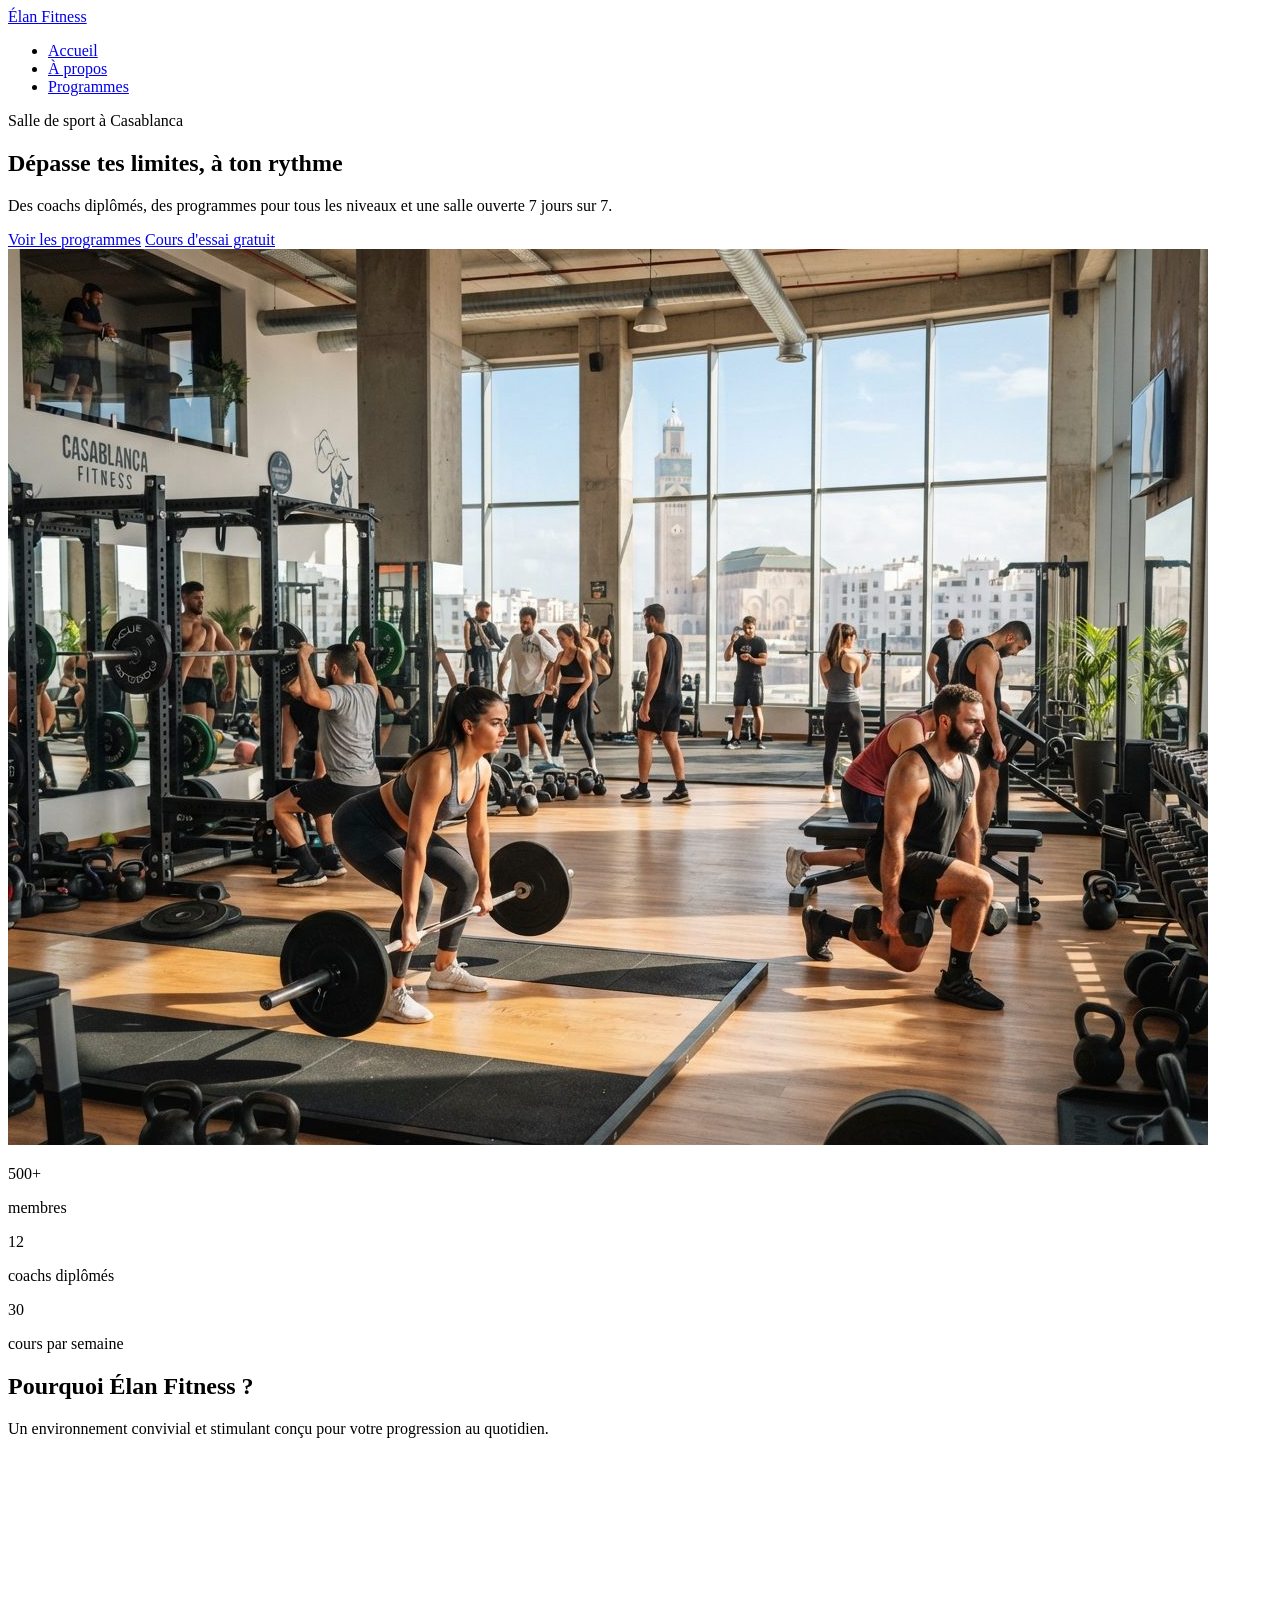
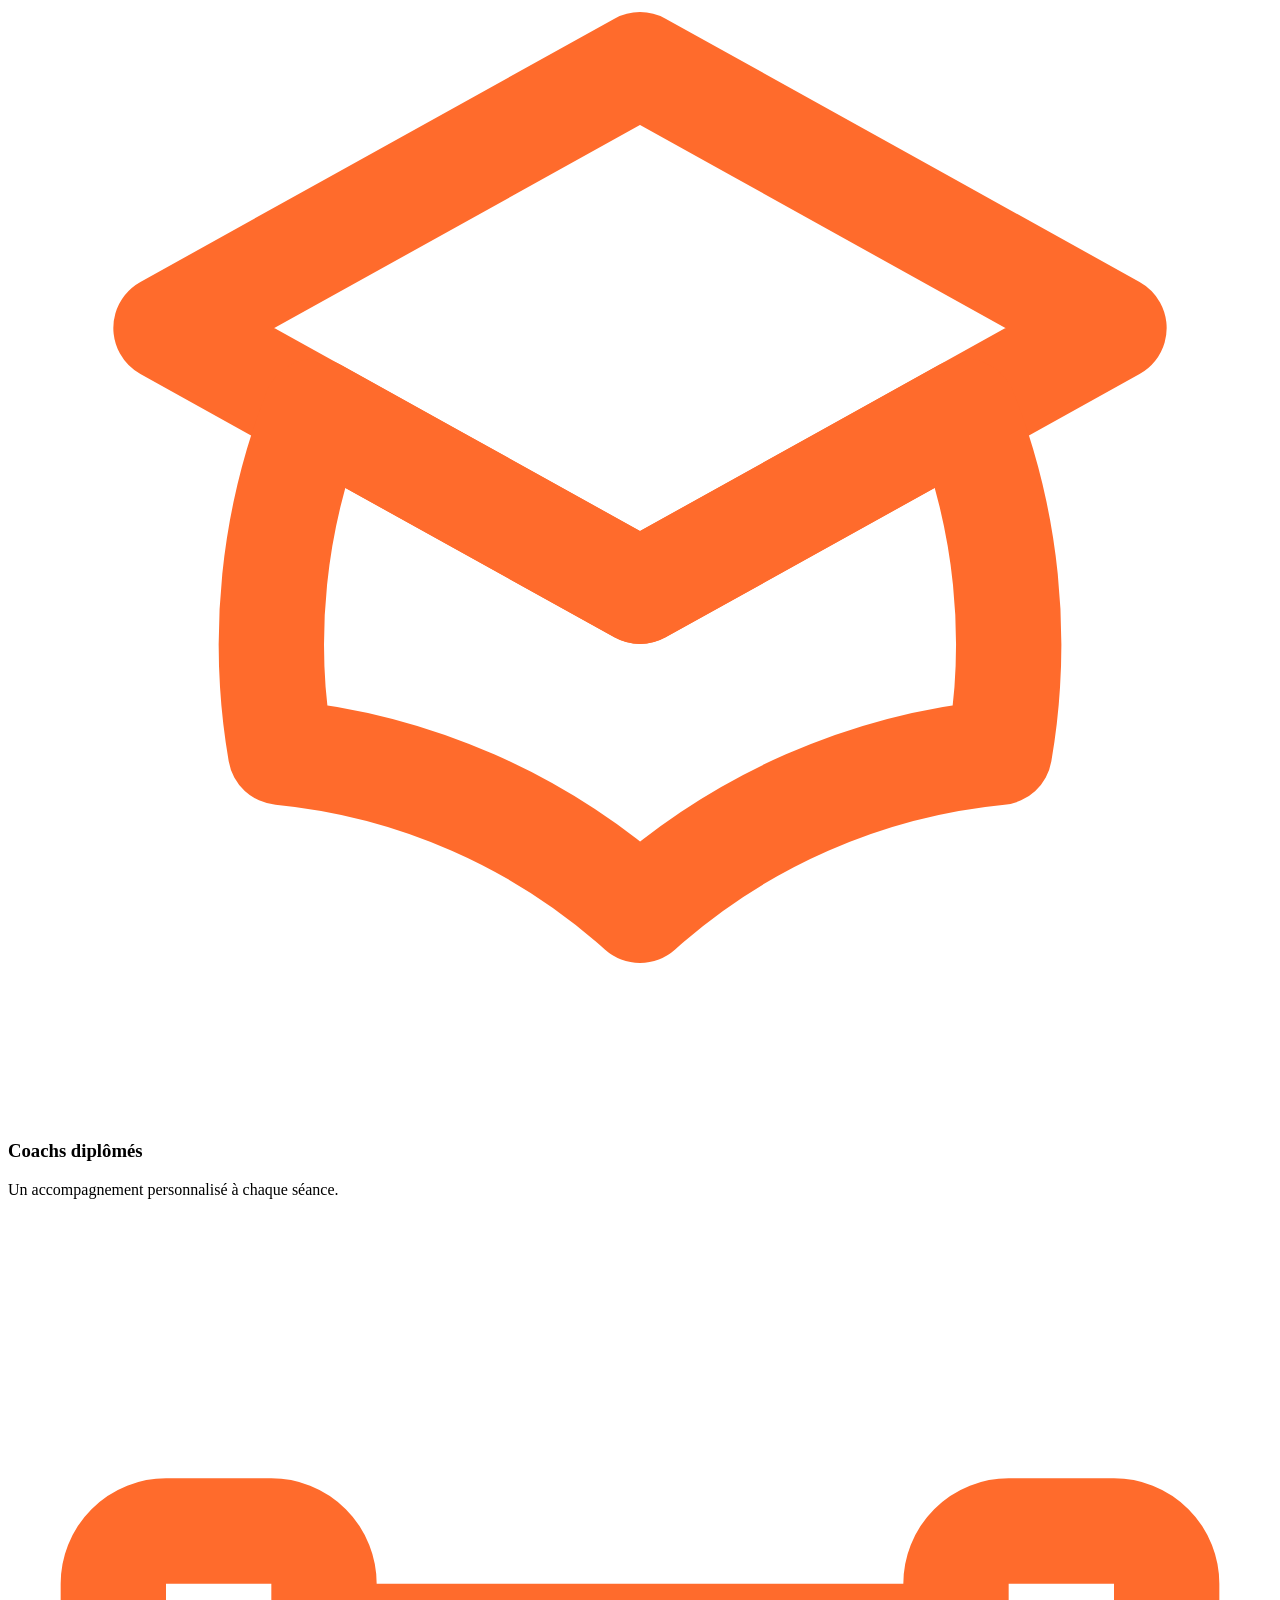
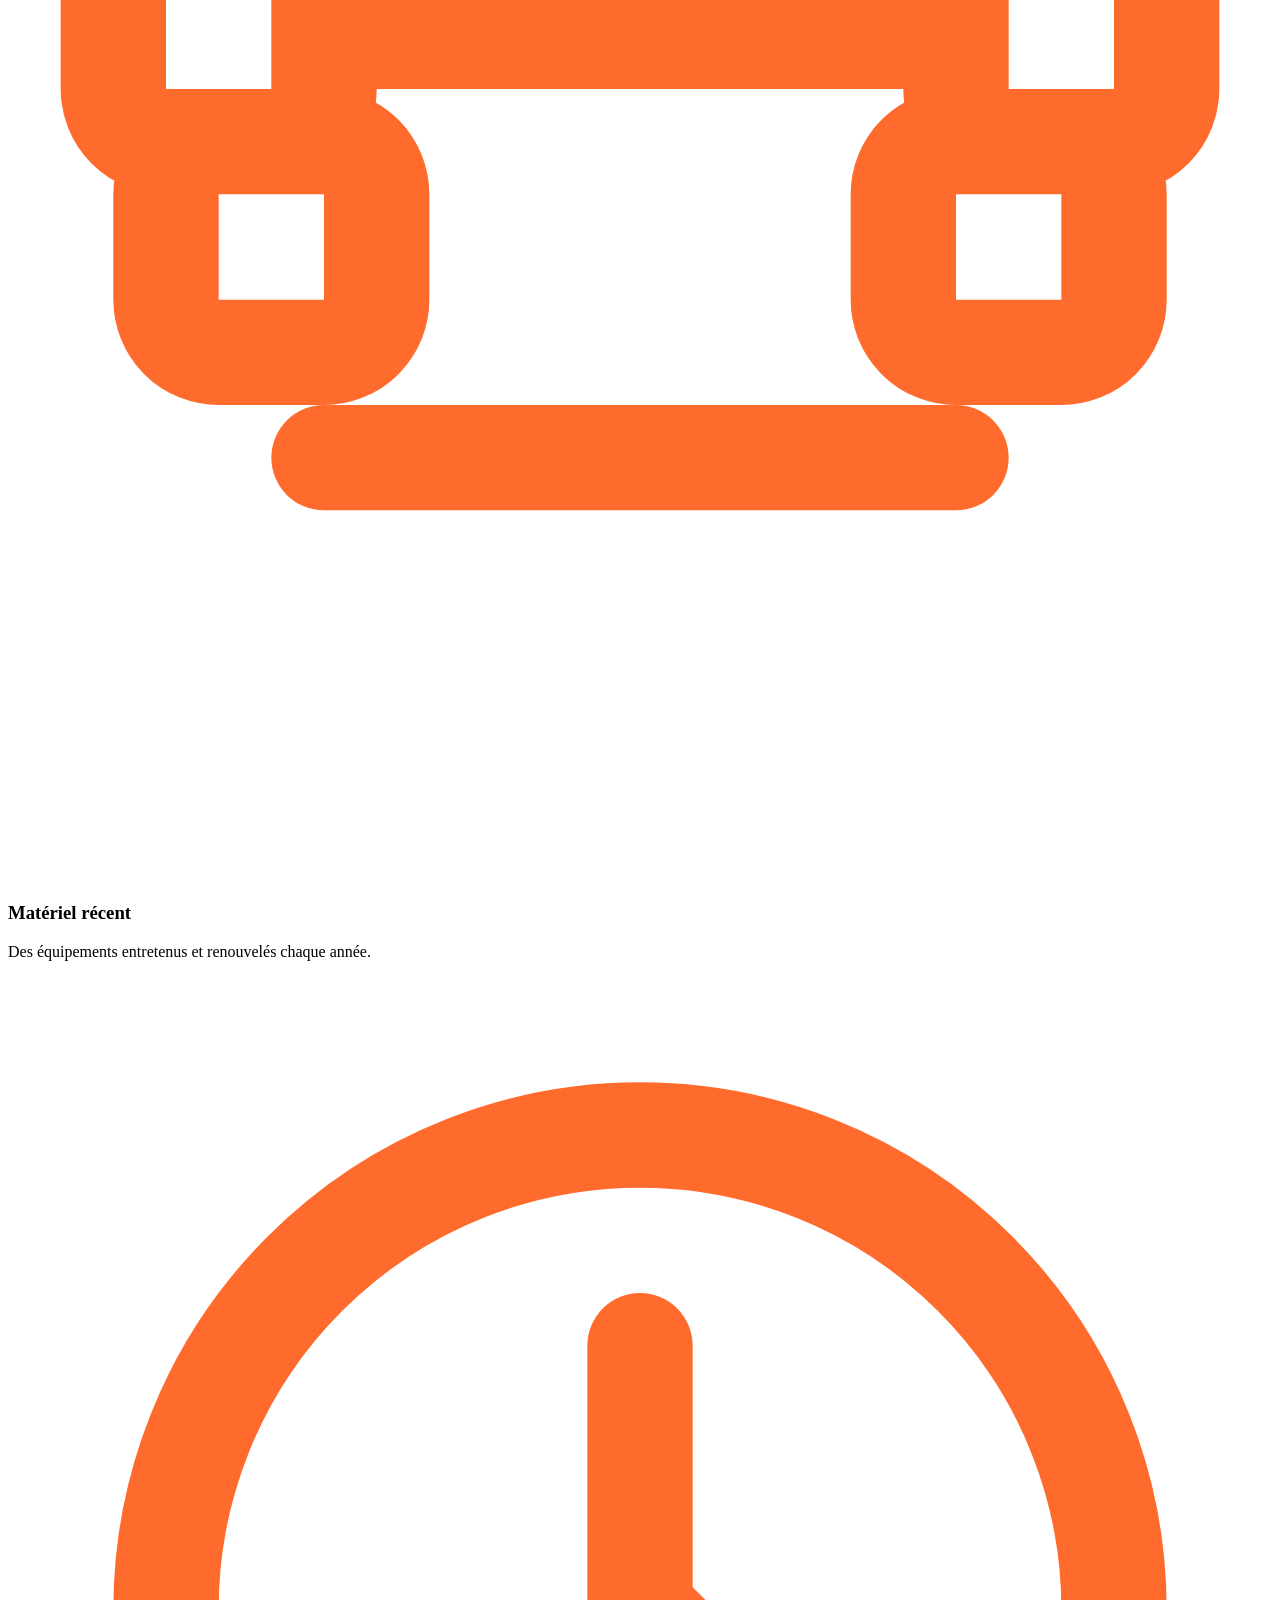
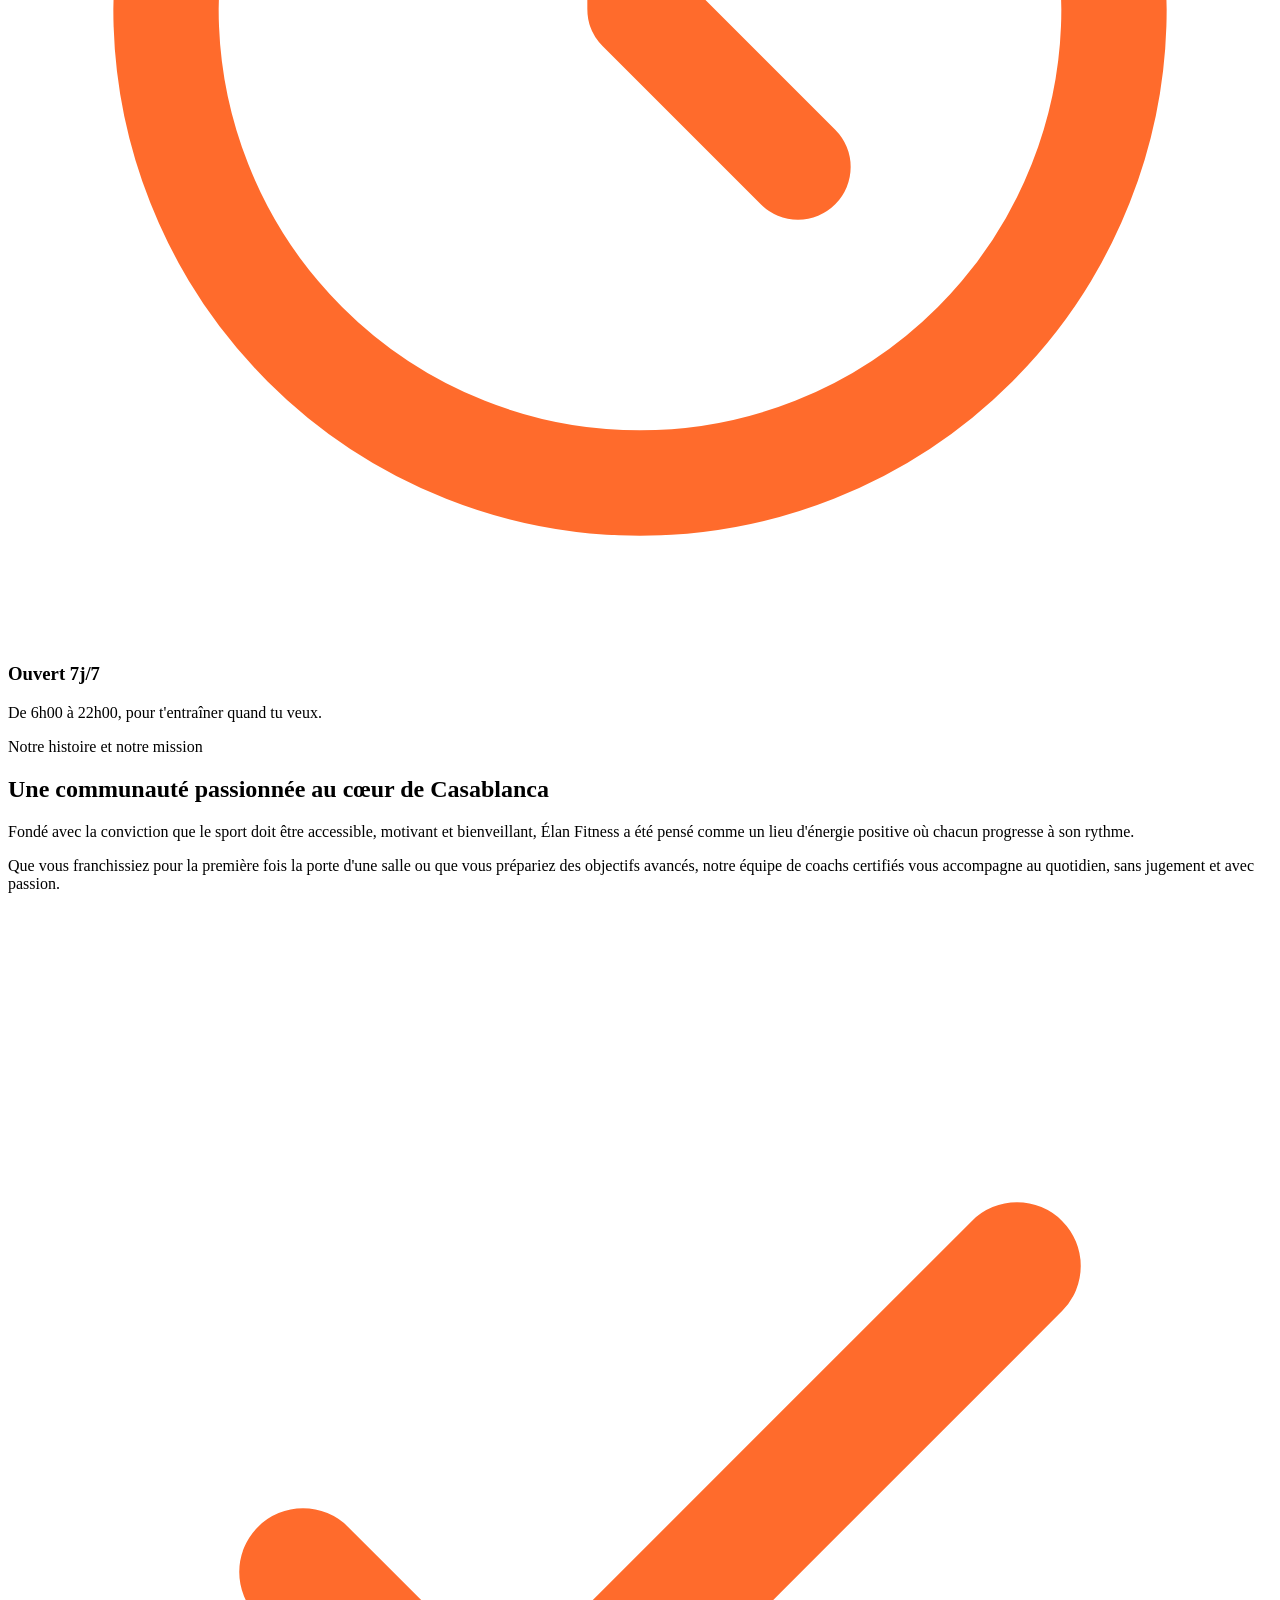
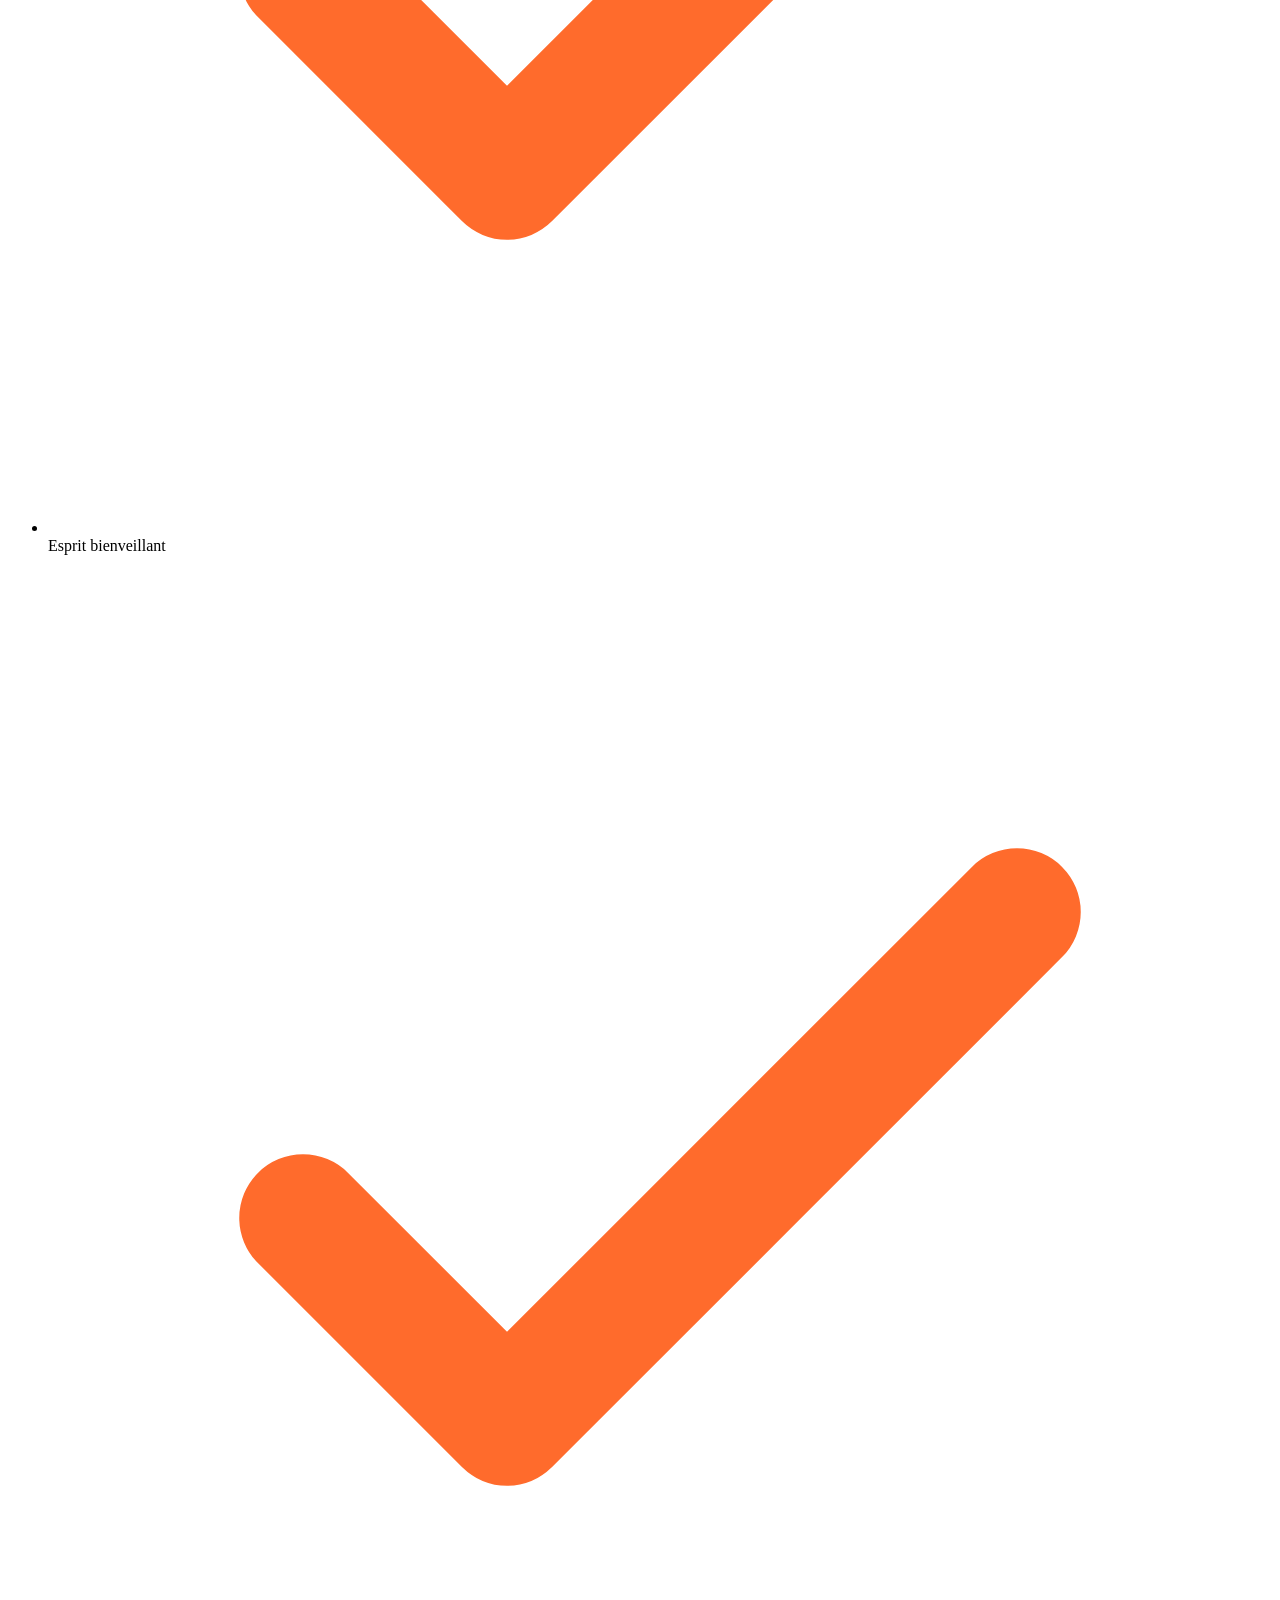
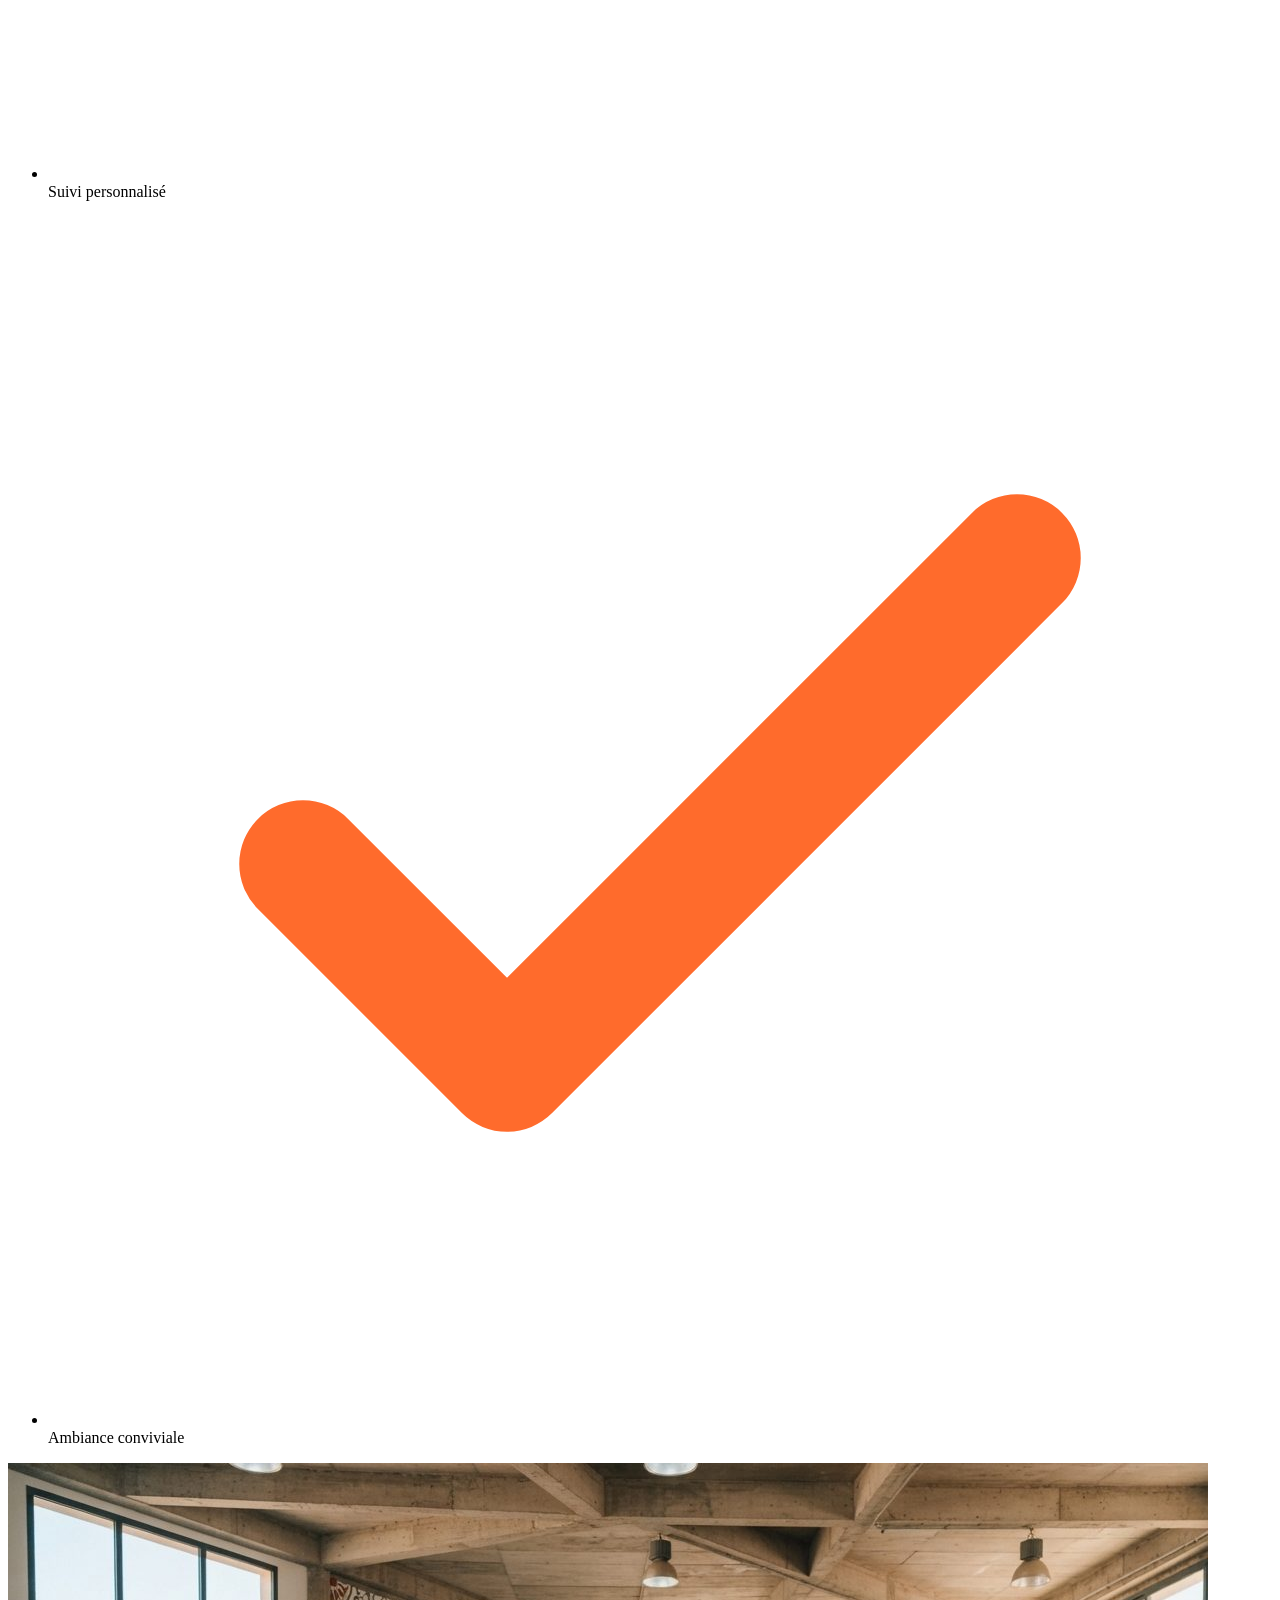
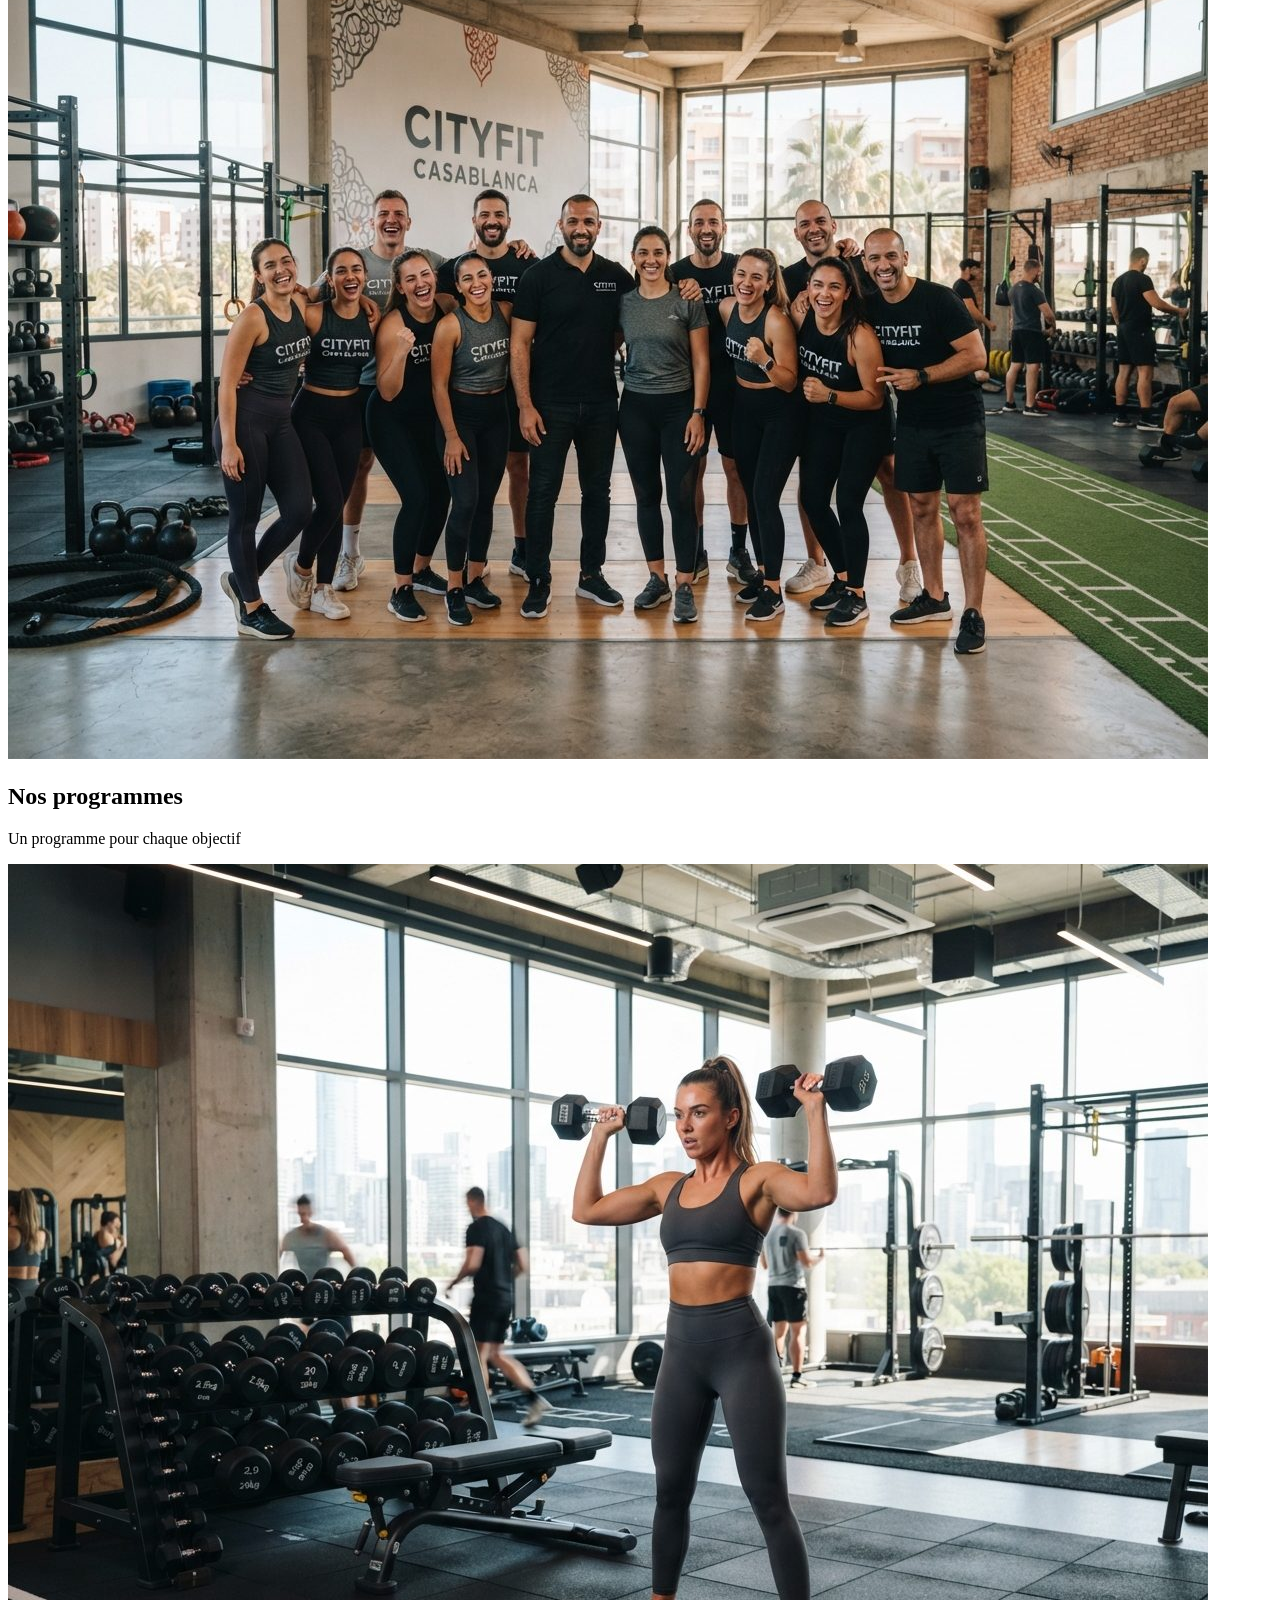
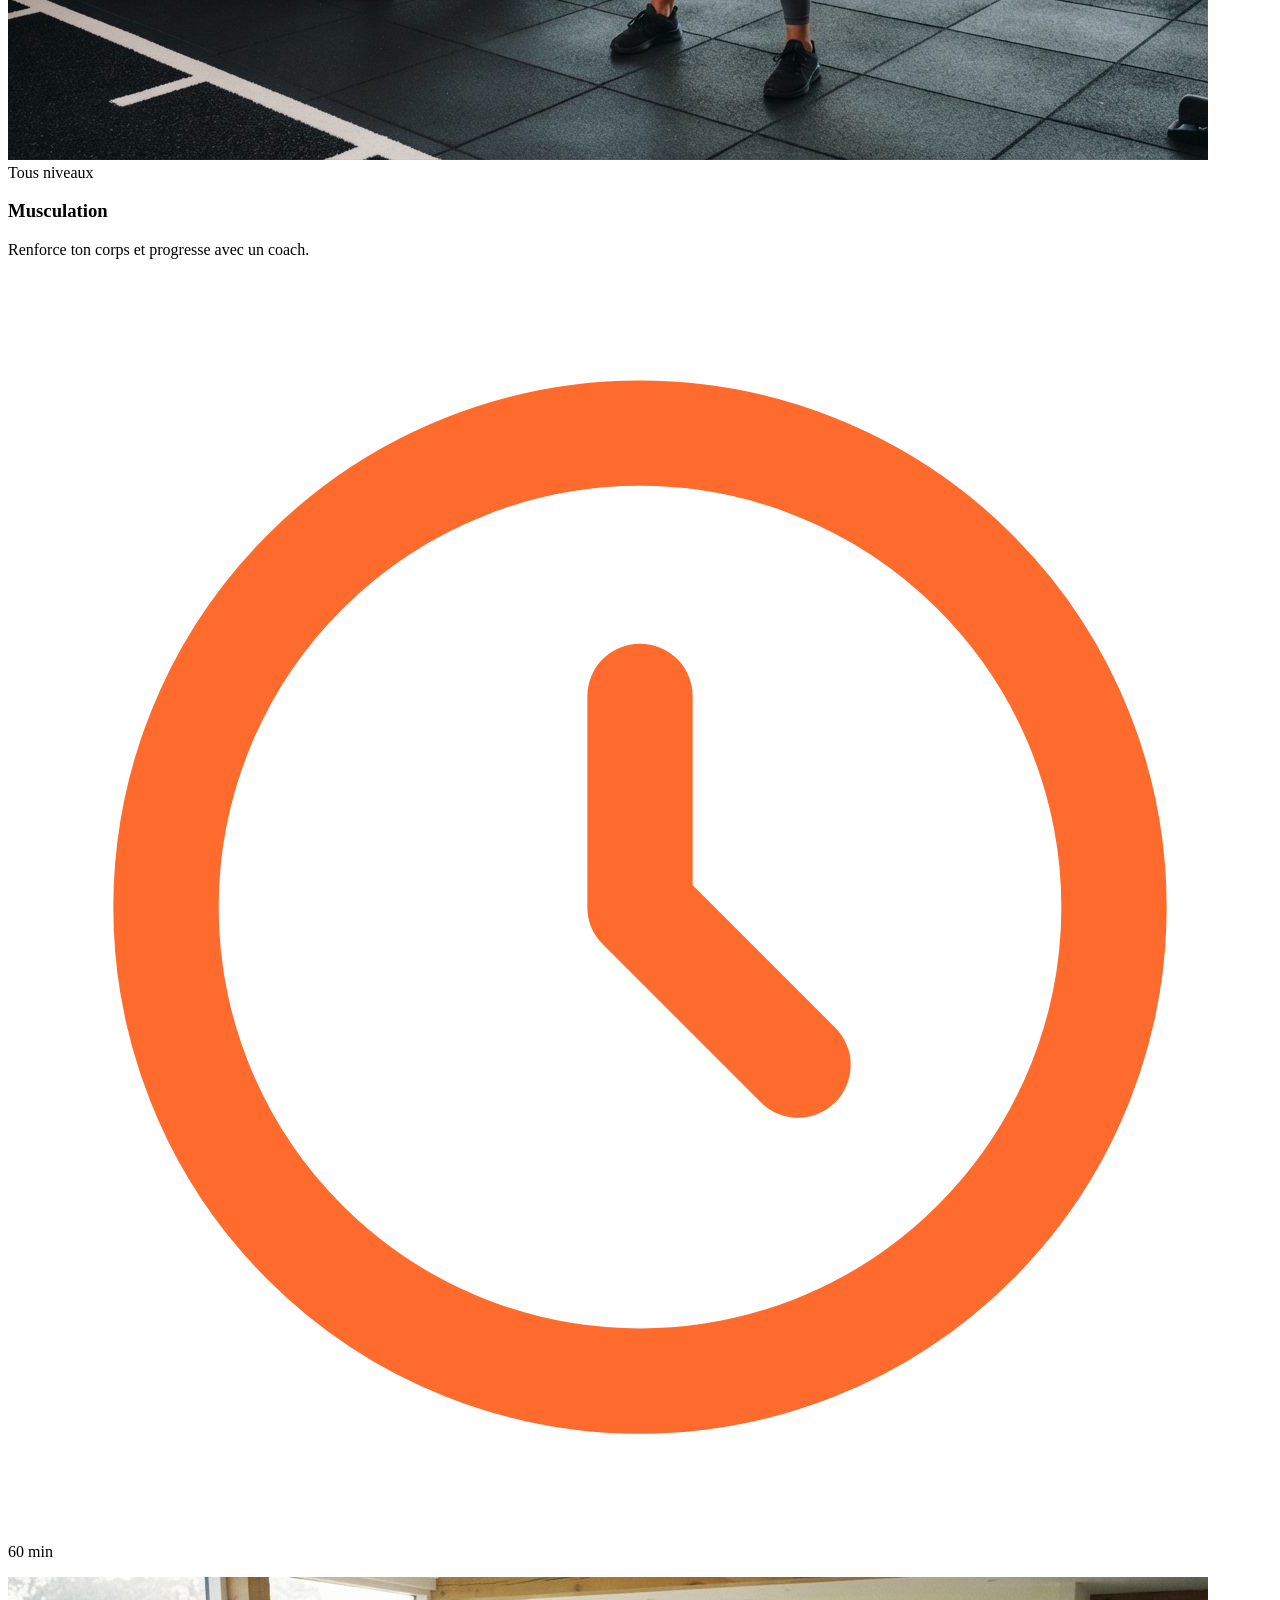
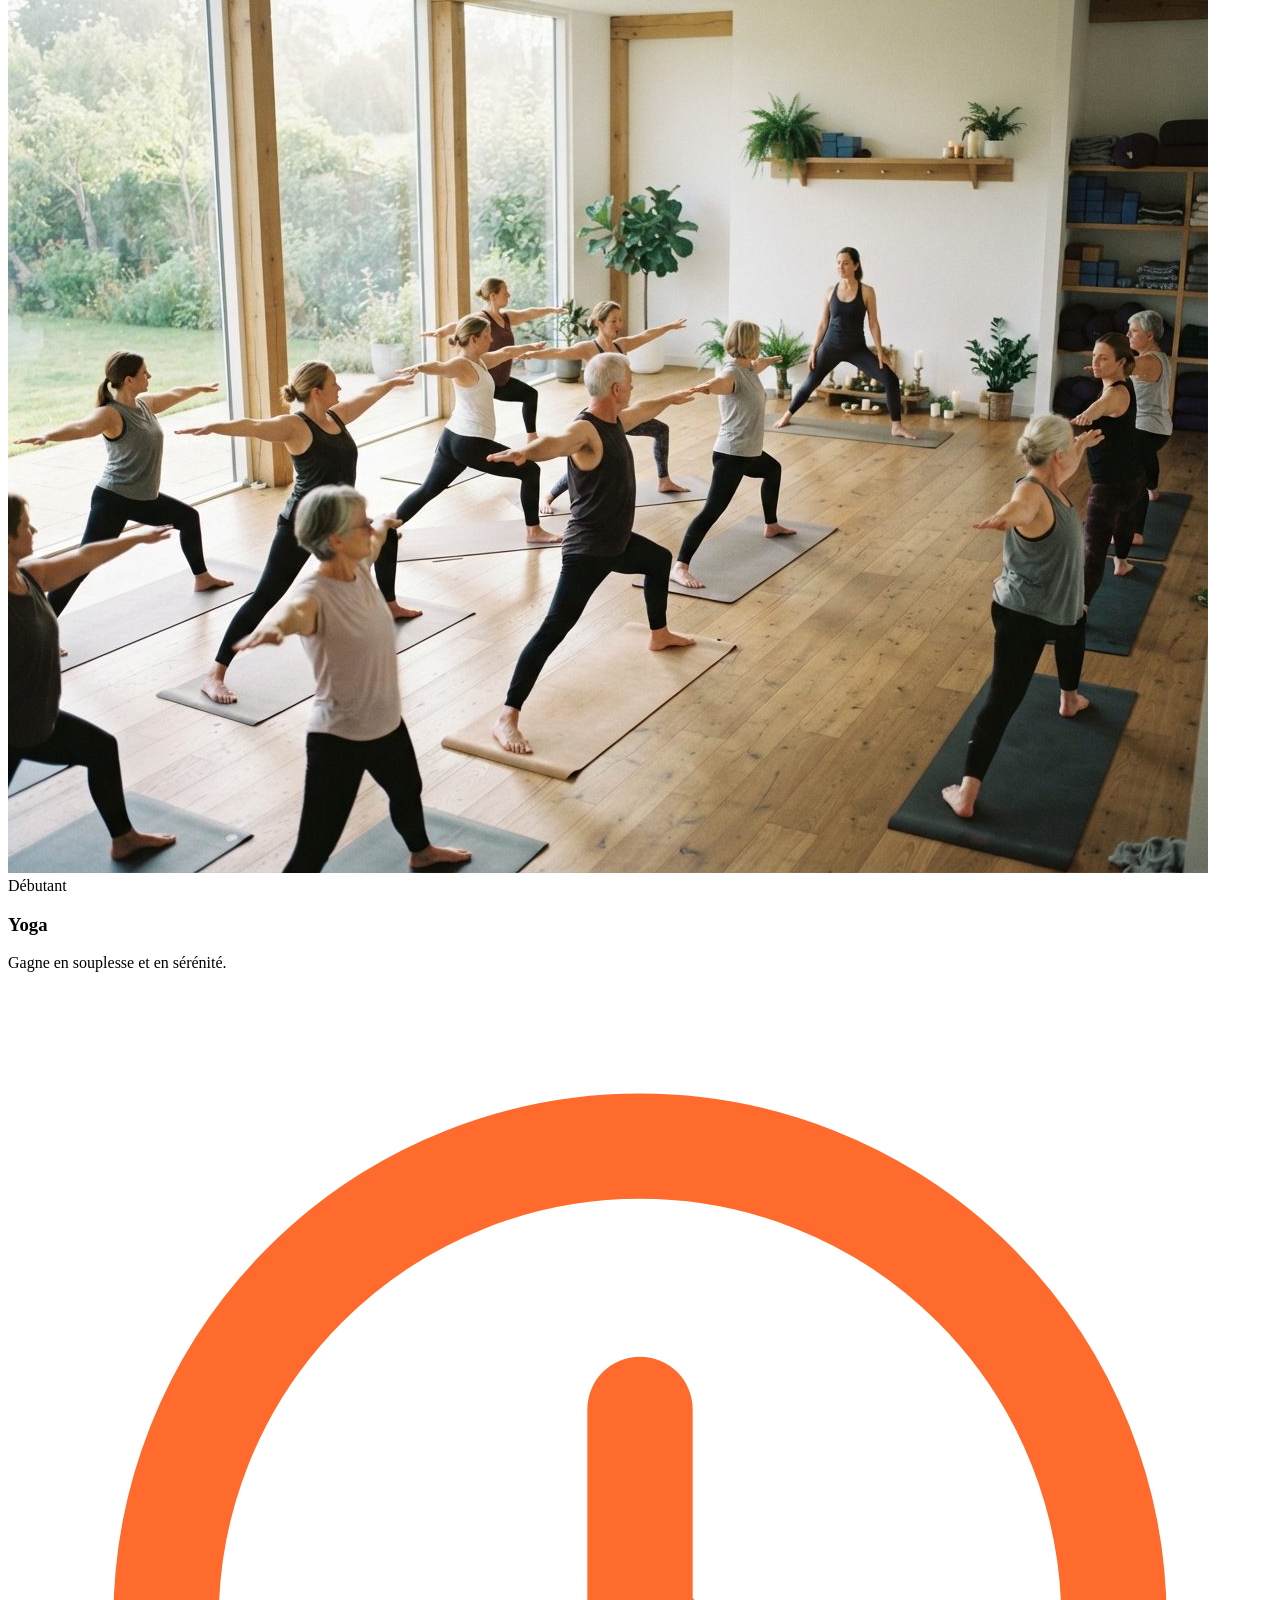
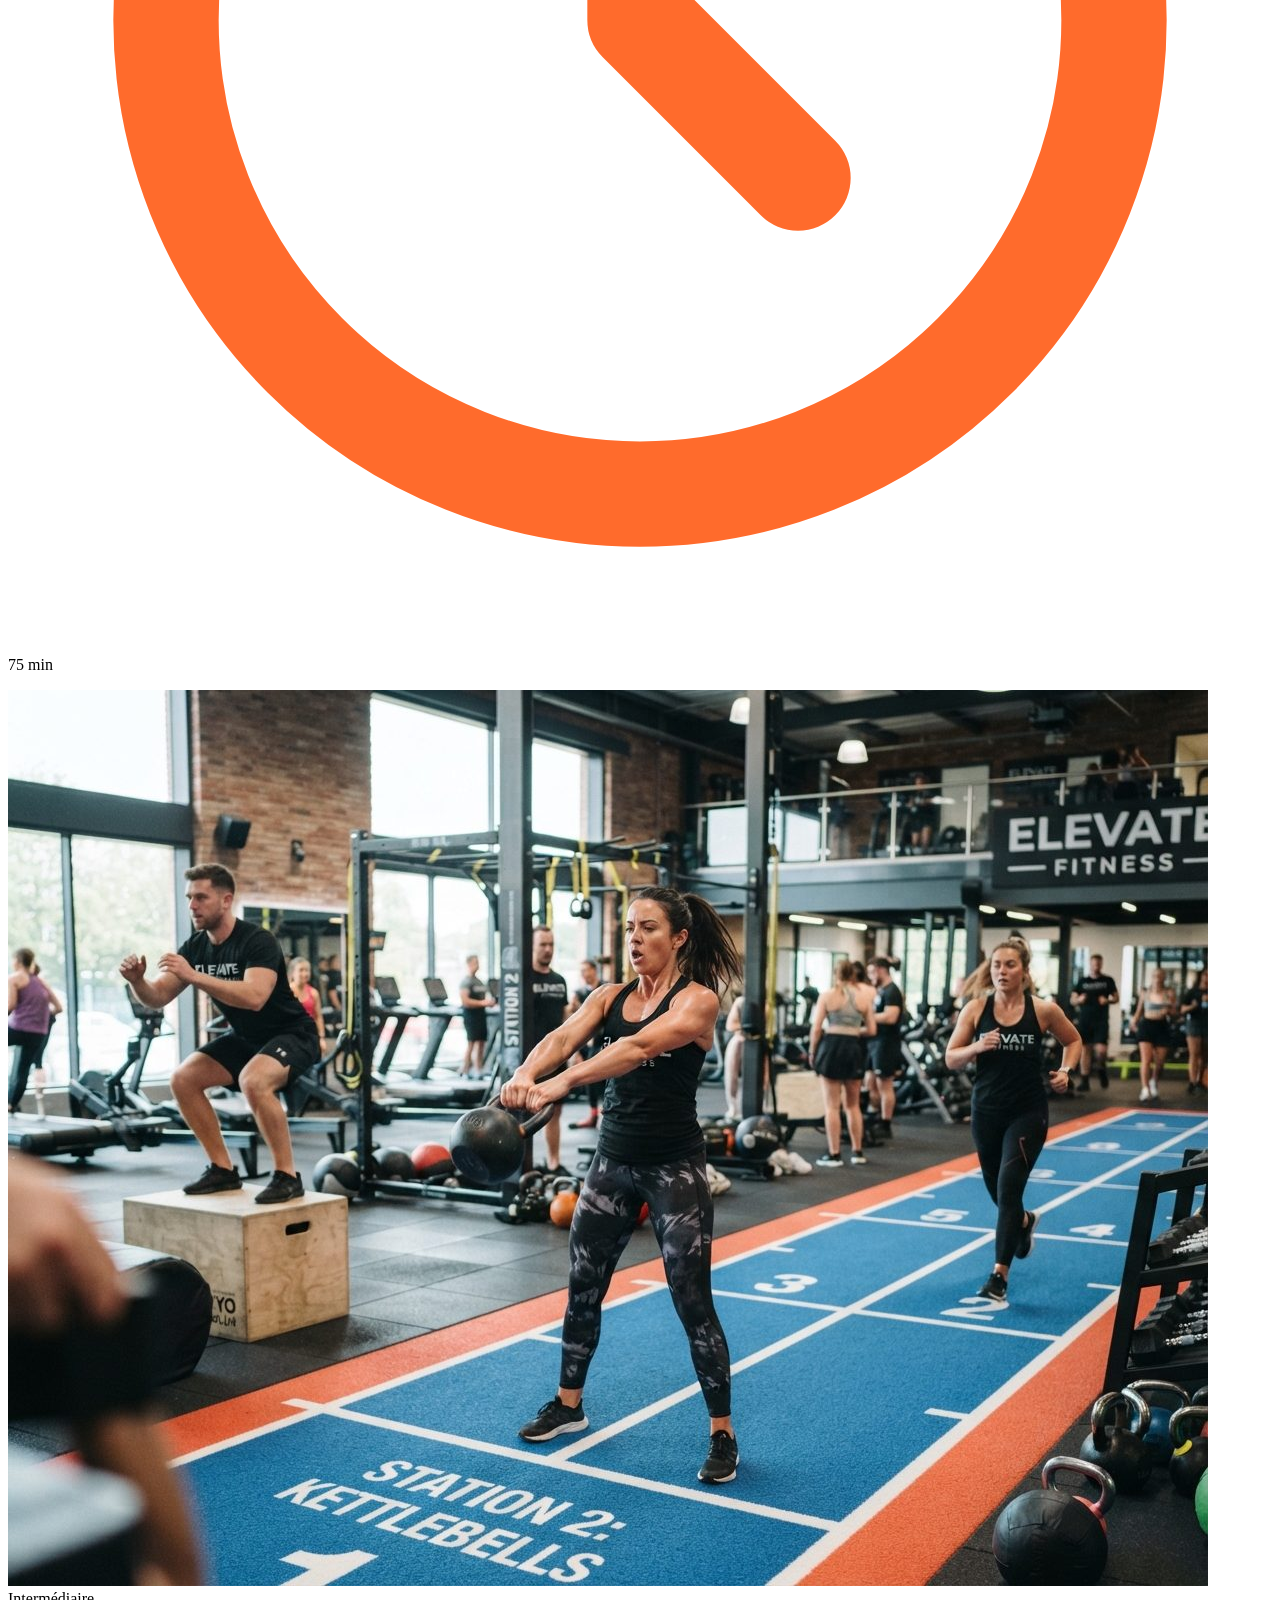
==== index.html @ 7f5fff0e "first commit" ====
<!DOCTYPE html>
<html lang="fr">
<head>
  <meta charset="UTF-8">
  <meta name="viewport" content="width=device-width, initial-scale=1">
  <meta name="description" content="Élan Fitness, salle de sport à Casablanca : musculation, yoga, cardio et boxe fitness avec des coachs diplômés. Réservez votre cours d'essai gratuit.">
  <title>Élan Fitness | Salle de sport à Casablanca</title>

  <link rel="preconnect" href="https://fonts.googleapis.com">
  <link rel="preconnect" href="https://fonts.gstatic.com" crossorigin>
  <link href="https://fonts.googleapis.com/css2?family=Inter:wght@400;500;600&family=Poppins:wght@600;700;800&display=swap" rel="stylesheet">

  <link rel="stylesheet" href="style.css">
</head>

<body>

  <header class="en-tete">
    <div class="conteneur en-tete-contenu">
      <a href="#accueil" class="logo">Élan Fitness</a>

      <nav aria-label="Navigation principale">
        <ul class="menu">
          <li><a href="#accueil" class="lien-actif">Accueil</a></li>
          <li><a href="#a-propos">À propos</a></li>
          <li><a href="#programmes">Programmes</a></li>
        </ul>
      </nav>
    </div>
  </header>

  <main>

    <section id="accueil" class="hero">
      <div class="conteneur">

        <div class="hero-contenu">
          <div class="hero-texte">
            <p class="sur-titre">Salle de sport à Casablanca</p>
            <h1>Dépasse tes limites, à ton rythme</h1>
            <p class="hero-description">
              Des coachs diplômés, des programmes pour tous les niveaux et une salle ouverte 7 jours sur 7.
            </p>
            <div class="boutons">
              <a href="#programmes" class="bouton bouton-principal">Voir les programmes</a>
              <a href="#contact" class="bouton bouton-secondaire">Cours d'essai gratuit</a>
            </div>
          </div>

          <img class="hero-image" src="img/hero.jpg" alt="Des personnes s'entraînent dans une salle de sport lumineuse à Casablanca">
        </div>

        <div class="chiffres">
          <div class="chiffre">
            <p class="chiffre-nombre">500+</p>
            <p>membres</p>
          </div>
          <div class="chiffre">
            <p class="chiffre-nombre">12</p>
            <p>coachs diplômés</p>
          </div>
          <div class="chiffre">
            <p class="chiffre-nombre">30</p>
            <p>cours par semaine</p>
          </div>
        </div>

      </div>
    </section>

    <section class="section section-blanche">
      <div class="conteneur">

        <div class="section-titre">
          <h2>Pourquoi Élan Fitness ?</h2>
          <p>Un environnement convivial et stimulant conçu pour votre progression au quotidien.</p>
        </div>

        <div class="cartes">
          <article class="carte carte-avantage">
            <div class="icone"><img src="img/icone-coach.svg" alt=""></div>
            <h3>Coachs diplômés</h3>
            <p>Un accompagnement personnalisé à chaque séance.</p>
          </article>

          <article class="carte carte-avantage">
            <div class="icone"><img src="img/icone-materiel.svg" alt=""></div>
            <h3>Matériel récent</h3>
            <p>Des équipements entretenus et renouvelés chaque année.</p>
          </article>

          <article class="carte carte-avantage">
            <div class="icone"><img src="img/icone-horloge.svg" alt=""></div>
            <h3>Ouvert 7j/7</h3>
            <p>De 6h00 à 22h00, pour t'entraîner quand tu veux.</p>
          </article>
        </div>

      </div>
    </section>

    <section id="a-propos" class="section">
      <div class="conteneur apropos-contenu">

        <div class="apropos-texte">
          <p class="sur-titre">Notre histoire et notre mission</p>
          <h2>Une communauté passionnée au cœur de Casablanca</h2>
          <p>
            Fondé avec la conviction que le sport doit être accessible, motivant et bienveillant,
            Élan Fitness a été pensé comme un lieu d'énergie positive où chacun progresse à son rythme.
          </p>
          <p>
            Que vous franchissiez pour la première fois la porte d'une salle ou que vous prépariez des
            objectifs avancés, notre équipe de coachs certifiés vous accompagne au quotidien, sans
            jugement et avec passion.
          </p>

          <ul class="valeurs">
            <li class="valeur">
              <div class="icone icone-petite"><img src="img/icone-check.svg" alt=""></div>
              <span>Esprit bienveillant</span>
            </li>
            <li class="valeur">
              <div class="icone icone-petite"><img src="img/icone-check.svg" alt=""></div>
              <span>Suivi personnalisé</span>
            </li>
            <li class="valeur">
              <div class="icone icone-petite"><img src="img/icone-check.svg" alt=""></div>
              <span>Ambiance conviviale</span>
            </li>
          </ul>
        </div>

        <img class="apropos-image" src="img/equipe.jpg" alt="L'équipe de coachs d'Élan Fitness réunie dans la salle">

      </div>
    </section>

    <section id="programmes" class="section">
      <div class="conteneur">

        <div class="section-titre">
          <h2>Nos programmes</h2>
          <p>Un programme pour chaque objectif</p>
        </div>

        <div class="cartes">

          <article class="carte carte-programme">
            <img src="img/musculation.jpg" alt="Une sportive soulève des haltères dans l'espace musculation">
            <div class="programme-corps">
              <span class="etiquette etiquette-orange">Tous niveaux</span>
              <h3>Musculation</h3>
              <p>Renforce ton corps et progresse avec un coach.</p>
              <p class="duree"><img src="img/icone-duree.svg" alt="">60 min</p>
            </div>
          </article>

          <article class="carte carte-programme">
            <img src="img/yoga.jpg" alt="Un groupe pratique le yoga sur des tapis dans une salle lumineuse">
            <div class="programme-corps">
              <span class="etiquette etiquette-bleue">Débutant</span>
              <h3>Yoga</h3>
              <p>Gagne en souplesse et en sérénité.</p>
              <p class="duree"><img src="img/icone-duree.svg" alt="">75 min</p>
            </div>
          </article>

          <article class="carte carte-programme">
            <img src="img/cardio.jpg" alt="Des sportifs suivent un circuit de cardio training avec des kettlebells">
            <div class="programme-corps">
              <span class="etiquette etiquette-verte">Intermédiaire</span>
              <h3>Cardio training</h3>
              <p>Des circuits dynamiques pour travailler ton endurance.</p>
              <p class="duree"><img src="img/icone-duree.svg" alt="">45 min</p>
            </div>
          </article>

          <article class="carte carte-programme">
            <img src="img/boxe.jpg" alt="Une sportive frappe un sac de frappe pendant un cours de boxe fitness">
            <div class="programme-corps">
              <span class="etiquette etiquette-verte">Intermédiaire</span>
              <h3>Boxe fitness</h3>
              <p>Cardio et coordination, sans contact.</p>
              <p class="duree"><img src="img/icone-duree.svg" alt="">50 min</p>
            </div>
          </article>

        </div>

        <div class="formules">

          <div class="section-titre">
            <h3>Nos formules</h3>
            <p>Des abonnements flexibles adaptés à vos envies et objectifs</p>
          </div>

          <div class="cartes">

            <article class="carte formule">
              <h4>Essentiel</h4>
              <p class="prix">250 MAD <span>/ mois</span></p>
              <ul class="formule-liste">
                <li>Accès à la salle</li>
                <li>2 cours collectifs par semaine</li>
                <li>Sans engagement</li>
              </ul>
              <a href="#contact" class="bouton bouton-secondaire">Choisir</a>
            </article>

            <article class="carte formule formule-populaire">
              <p class="badge-populaire">Populaire</p>
              <h4>Premium</h4>
              <p class="prix">400 MAD <span>/ mois</span></p>
              <ul class="formule-liste">
                <li>Accès à la salle</li>
                <li>Cours collectifs illimités</li>
                <li>1 bilan avec un coach</li>
              </ul>
              <a href="#contact" class="bouton bouton-principal">Choisir</a>
            </article>

            <article class="carte formule">
              <h4>Duo</h4>
              <p class="prix">650 MAD <span>/ mois</span></p>
              <p class="prix-note">pour 2 personnes</p>
              <ul class="formule-liste">
                <li>Accès à la salle pour deux</li>
                <li>Cours collectifs illimités</li>
                <li>Sans engagement</li>
              </ul>
              <a href="#contact" class="bouton bouton-secondaire">Choisir</a>
            </article>

          </div>
        </div>

      </div>
    </section>

  </main>

  <footer class="pied-de-page">
    <div class="conteneur">

      <div class="pied-haut">
        <div>
          <p class="logo logo-clair">Élan Fitness</p>
          <p class="slogan">Ton énergie, ton rythme.</p>
        </div>

        <nav aria-label="Navigation du pied de page">
          <ul class="menu menu-pied">
            <li><a href="#accueil">Accueil</a></li>
            <li><a href="#a-propos">À propos</a></li>
            <li><a href="#programmes">Programmes</a></li>
          </ul>
        </nav>
      </div>

      <div class="pied-bas">
        <p>Adresse : 12 rue des Palmiers, 20000 Casablanca</p>
        <p>&copy; 2026 Élan Fitness — Projet pédagogique fictif</p>
      </div>

    </div>
  </footer>

</body>
</html>
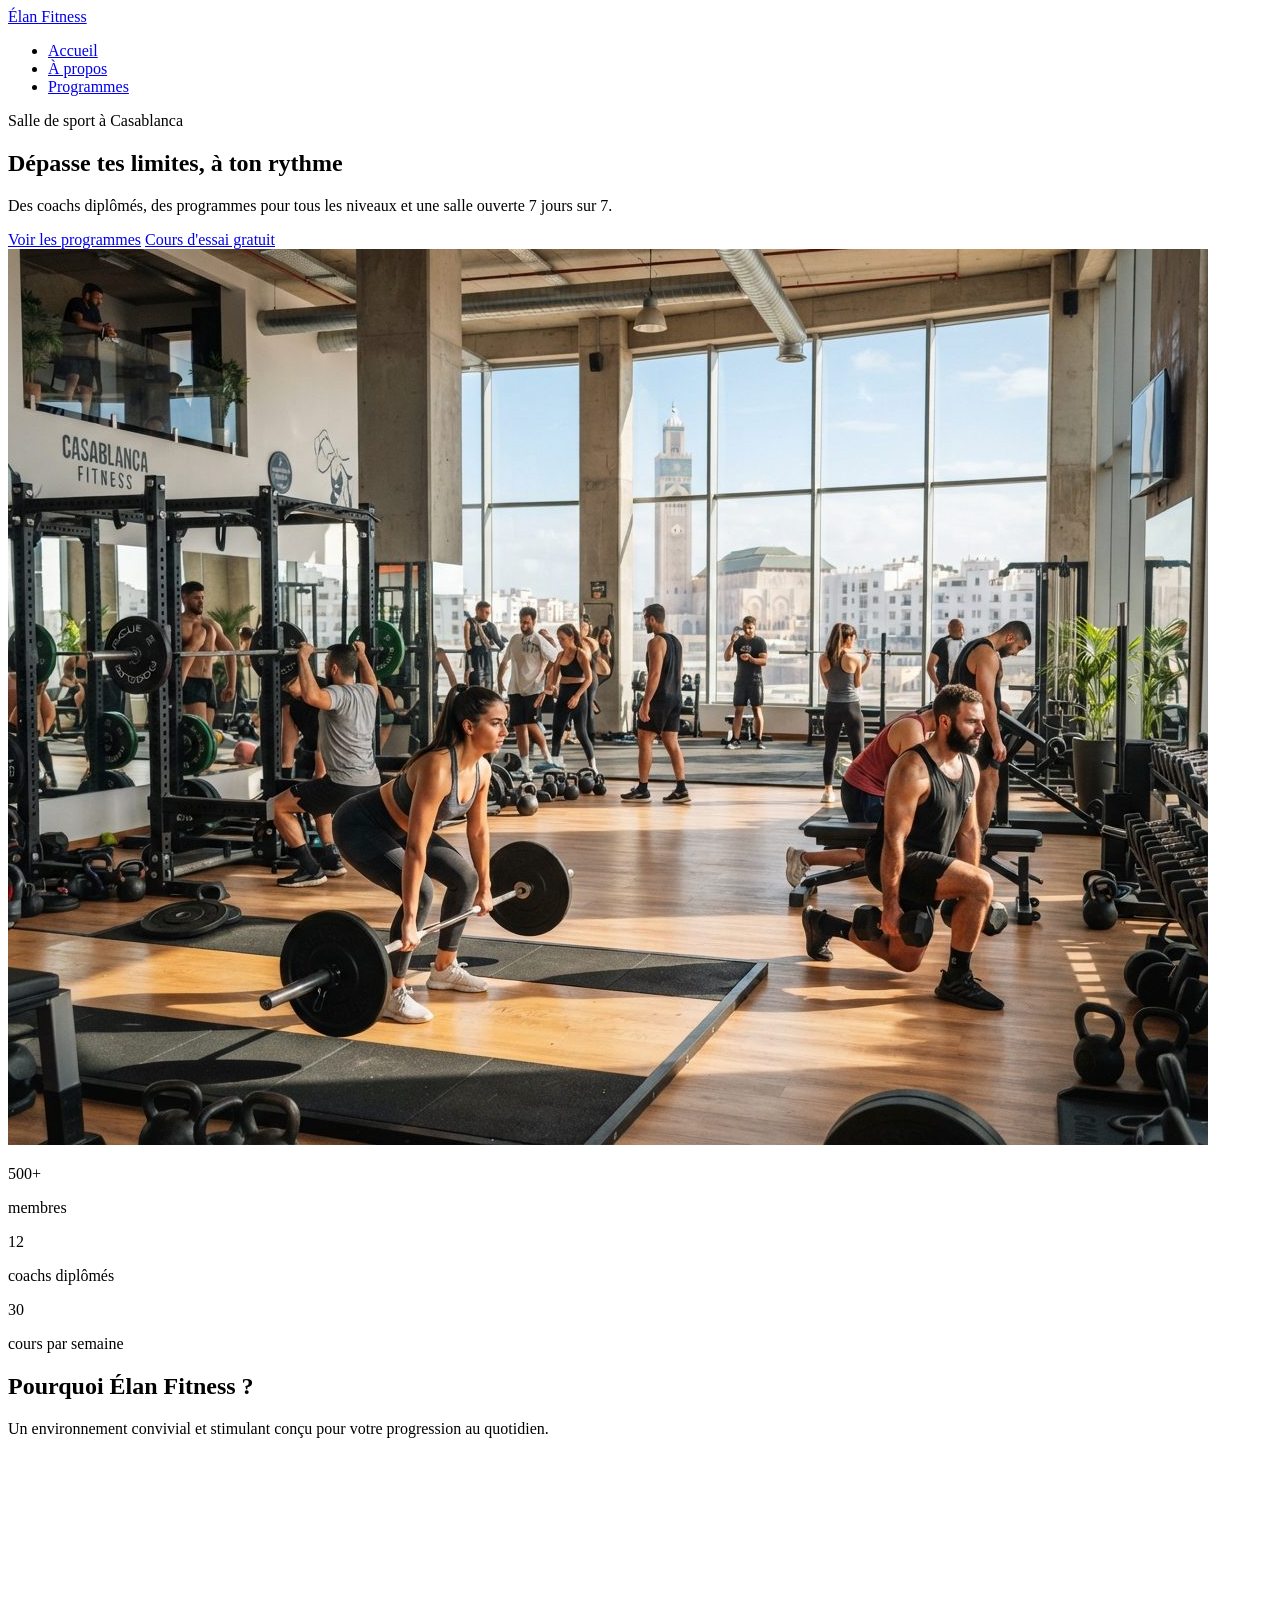
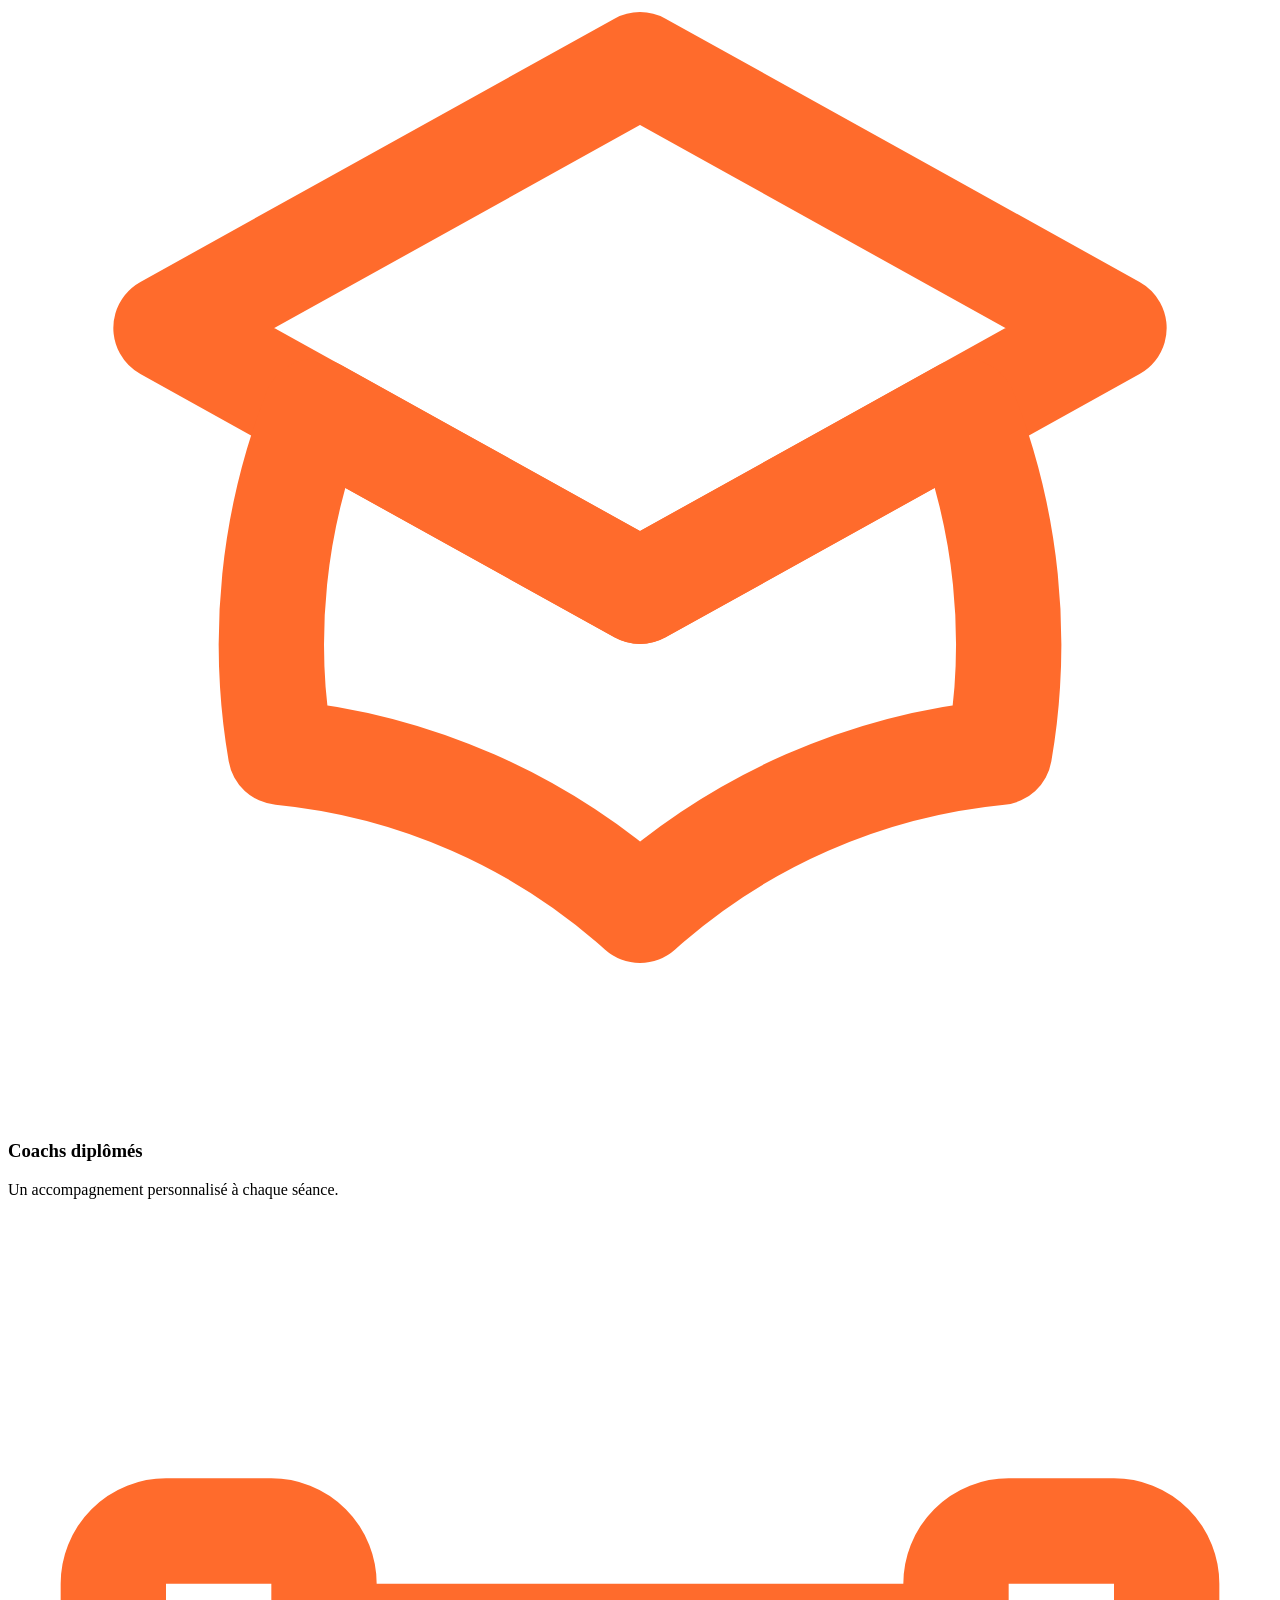
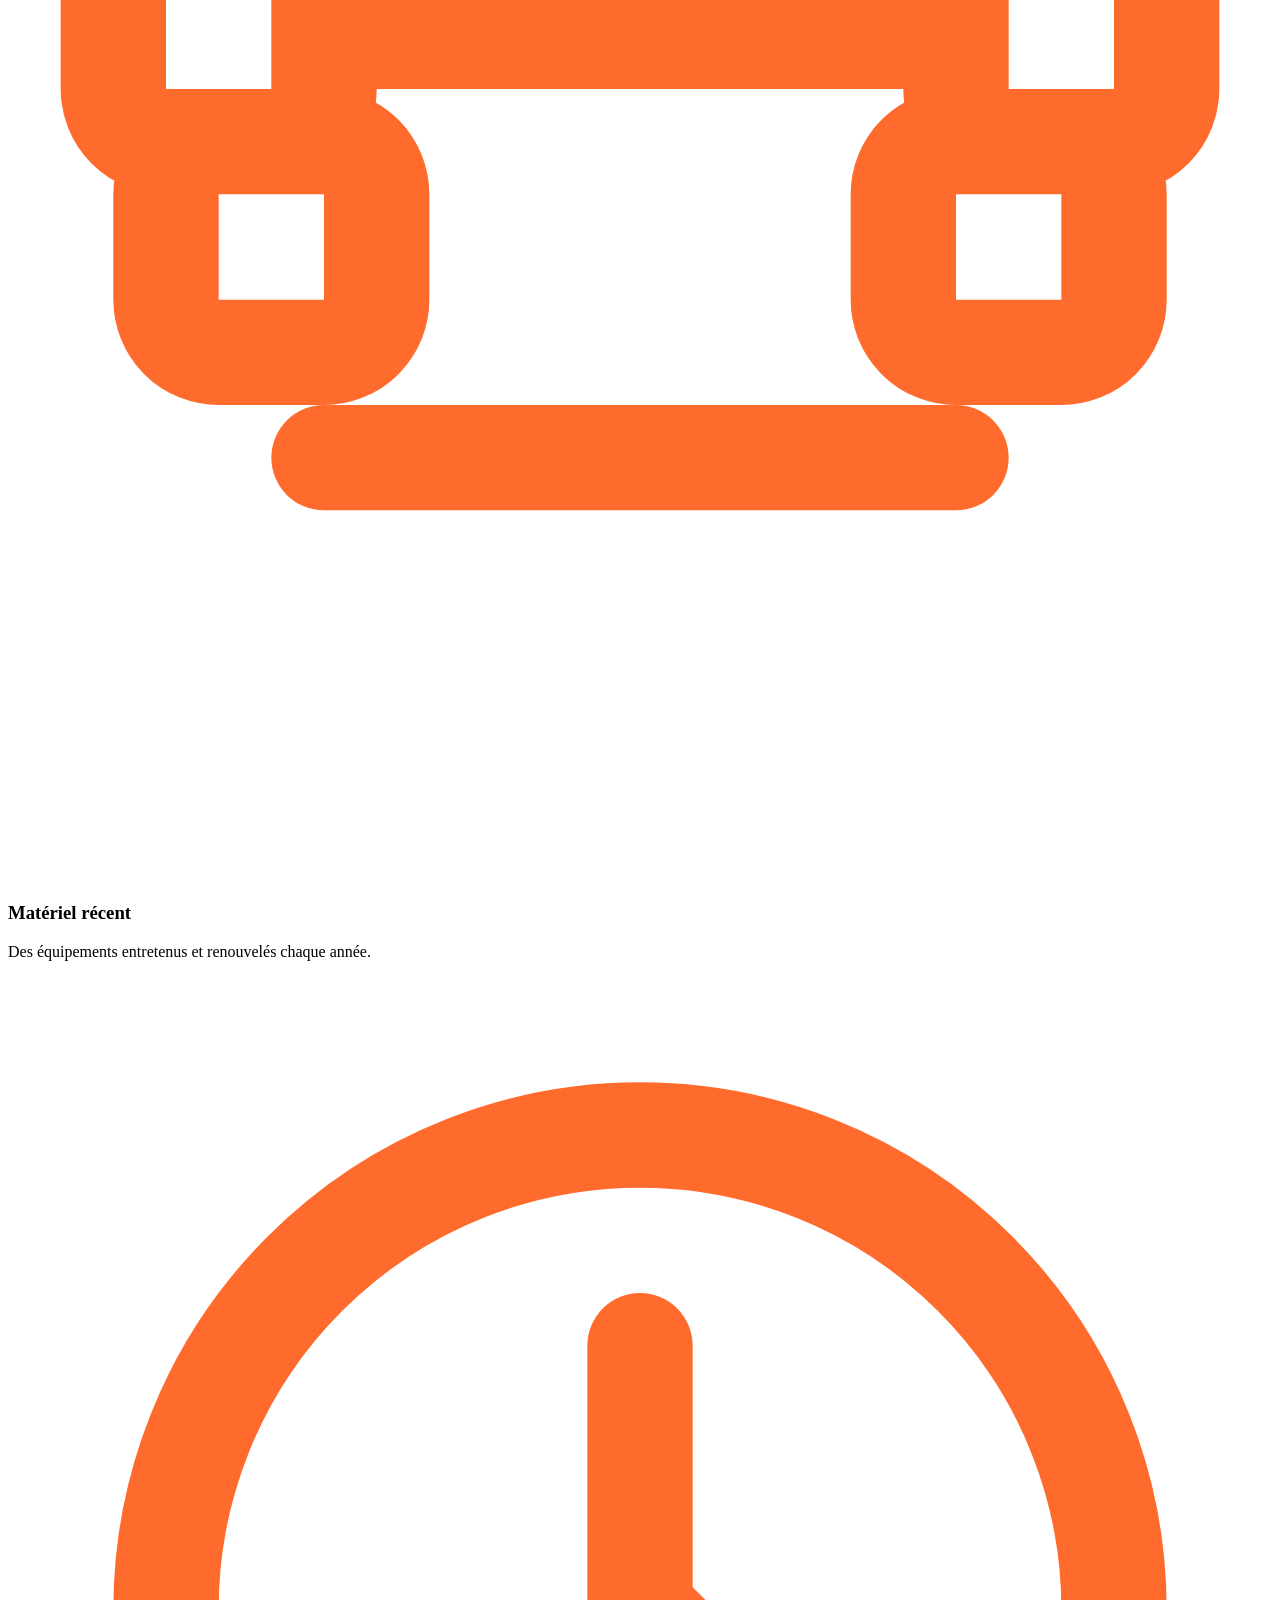
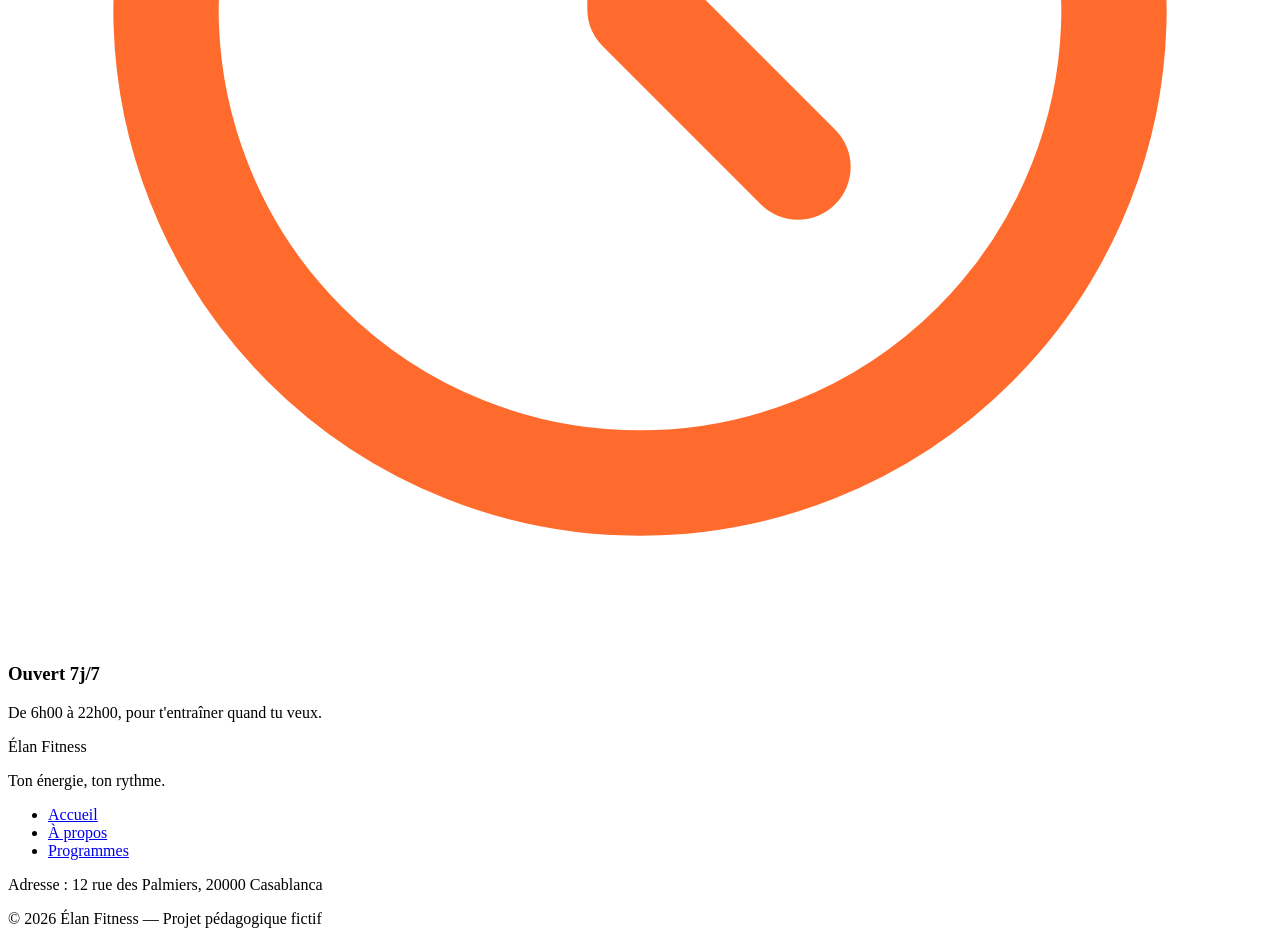
==== commit b7c385a6: "Add 'À propos' and 'Programmes' pages with content" ====
--- a/index.html
+++ b/index.html
@@ -1,14 +1,18 @@
 <!DOCTYPE html>
 <html lang="fr">
+
 <head>
   <meta charset="UTF-8">
   <meta name="viewport" content="width=device-width, initial-scale=1">
-  <meta name="description" content="Élan Fitness, salle de sport à Casablanca : musculation, yoga, cardio et boxe fitness avec des coachs diplômés. Réservez votre cours d'essai gratuit.">
+  <meta name="description"
+    content="Élan Fitness, salle de sport à Casablanca : musculation, yoga, cardio et boxe fitness avec des coachs diplômés. Réservez votre cours d'essai gratuit.">
   <title>Élan Fitness | Salle de sport à Casablanca</title>
 
   <link rel="preconnect" href="https://fonts.googleapis.com">
   <link rel="preconnect" href="https://fonts.gstatic.com" crossorigin>
-  <link href="https://fonts.googleapis.com/css2?family=Inter:wght@400;500;600&family=Poppins:wght@600;700;800&display=swap" rel="stylesheet">
+  <link
+    href="https://fonts.googleapis.com/css2?family=Inter:wght@400;500;600&family=Poppins:wght@600;700;800&display=swap"
+    rel="stylesheet">
 
   <link rel="stylesheet" href="style.css">
 </head>
@@ -21,9 +25,9 @@
 
       <nav aria-label="Navigation principale">
         <ul class="menu">
-          <li><a href="#accueil" class="lien-actif">Accueil</a></li>
-          <li><a href="#a-propos">À propos</a></li>
-          <li><a href="#programmes">Programmes</a></li>
+          <li><a href= "index.html"  class="lien-actif">Accueil</a></li>
+          <li><a href="a-propos.html">À propos</a></li>
+          <li><a href="programmes.html">Programmes</a></li>
         </ul>
       </nav>
     </div>
@@ -47,7 +51,8 @@
             </div>
           </div>
 
-          <img class="hero-image" src="img/hero.jpg" alt="Des personnes s'entraînent dans une salle de sport lumineuse à Casablanca">
+          <img class="hero-image" src="img/hero.jpg"
+            alt="Des personnes s'entraînent dans une salle de sport lumineuse à Casablanca">
         </div>
 
         <div class="chiffres">
@@ -99,144 +104,6 @@
       </div>
     </section>
 
-    <section id="a-propos" class="section">
-      <div class="conteneur apropos-contenu">
-
-        <div class="apropos-texte">
-          <p class="sur-titre">Notre histoire et notre mission</p>
-          <h2>Une communauté passionnée au cœur de Casablanca</h2>
-          <p>
-            Fondé avec la conviction que le sport doit être accessible, motivant et bienveillant,
-            Élan Fitness a été pensé comme un lieu d'énergie positive où chacun progresse à son rythme.
-          </p>
-          <p>
-            Que vous franchissiez pour la première fois la porte d'une salle ou que vous prépariez des
-            objectifs avancés, notre équipe de coachs certifiés vous accompagne au quotidien, sans
-            jugement et avec passion.
-          </p>
-
-          <ul class="valeurs">
-            <li class="valeur">
-              <div class="icone icone-petite"><img src="img/icone-check.svg" alt=""></div>
-              <span>Esprit bienveillant</span>
-            </li>
-            <li class="valeur">
-              <div class="icone icone-petite"><img src="img/icone-check.svg" alt=""></div>
-              <span>Suivi personnalisé</span>
-            </li>
-            <li class="valeur">
-              <div class="icone icone-petite"><img src="img/icone-check.svg" alt=""></div>
-              <span>Ambiance conviviale</span>
-            </li>
-          </ul>
-        </div>
-
-        <img class="apropos-image" src="img/equipe.jpg" alt="L'équipe de coachs d'Élan Fitness réunie dans la salle">
-
-      </div>
-    </section>
-
-    <section id="programmes" class="section">
-      <div class="conteneur">
-
-        <div class="section-titre">
-          <h2>Nos programmes</h2>
-          <p>Un programme pour chaque objectif</p>
-        </div>
-
-        <div class="cartes">
-
-          <article class="carte carte-programme">
-            <img src="img/musculation.jpg" alt="Une sportive soulève des haltères dans l'espace musculation">
-            <div class="programme-corps">
-              <span class="etiquette etiquette-orange">Tous niveaux</span>
-              <h3>Musculation</h3>
-              <p>Renforce ton corps et progresse avec un coach.</p>
-              <p class="duree"><img src="img/icone-duree.svg" alt="">60 min</p>
-            </div>
-          </article>
-
-          <article class="carte carte-programme">
-            <img src="img/yoga.jpg" alt="Un groupe pratique le yoga sur des tapis dans une salle lumineuse">
-            <div class="programme-corps">
-              <span class="etiquette etiquette-bleue">Débutant</span>
-              <h3>Yoga</h3>
-              <p>Gagne en souplesse et en sérénité.</p>
-              <p class="duree"><img src="img/icone-duree.svg" alt="">75 min</p>
-            </div>
-          </article>
-
-          <article class="carte carte-programme">
-            <img src="img/cardio.jpg" alt="Des sportifs suivent un circuit de cardio training avec des kettlebells">
-            <div class="programme-corps">
-              <span class="etiquette etiquette-verte">Intermédiaire</span>
-              <h3>Cardio training</h3>
-              <p>Des circuits dynamiques pour travailler ton endurance.</p>
-              <p class="duree"><img src="img/icone-duree.svg" alt="">45 min</p>
-            </div>
-          </article>
-
-          <article class="carte carte-programme">
-            <img src="img/boxe.jpg" alt="Une sportive frappe un sac de frappe pendant un cours de boxe fitness">
-            <div class="programme-corps">
-              <span class="etiquette etiquette-verte">Intermédiaire</span>
-              <h3>Boxe fitness</h3>
-              <p>Cardio et coordination, sans contact.</p>
-              <p class="duree"><img src="img/icone-duree.svg" alt="">50 min</p>
-            </div>
-          </article>
-
-        </div>
-
-        <div class="formules">
-
-          <div class="section-titre">
-            <h3>Nos formules</h3>
-            <p>Des abonnements flexibles adaptés à vos envies et objectifs</p>
-          </div>
-
-          <div class="cartes">
-
-            <article class="carte formule">
-              <h4>Essentiel</h4>
-              <p class="prix">250 MAD <span>/ mois</span></p>
-              <ul class="formule-liste">
-                <li>Accès à la salle</li>
-                <li>2 cours collectifs par semaine</li>
-                <li>Sans engagement</li>
-              </ul>
-              <a href="#contact" class="bouton bouton-secondaire">Choisir</a>
-            </article>
-
-            <article class="carte formule formule-populaire">
-              <p class="badge-populaire">Populaire</p>
-              <h4>Premium</h4>
-              <p class="prix">400 MAD <span>/ mois</span></p>
-              <ul class="formule-liste">
-                <li>Accès à la salle</li>
-                <li>Cours collectifs illimités</li>
-                <li>1 bilan avec un coach</li>
-              </ul>
-              <a href="#contact" class="bouton bouton-principal">Choisir</a>
-            </article>
-
-            <article class="carte formule">
-              <h4>Duo</h4>
-              <p class="prix">650 MAD <span>/ mois</span></p>
-              <p class="prix-note">pour 2 personnes</p>
-              <ul class="formule-liste">
-                <li>Accès à la salle pour deux</li>
-                <li>Cours collectifs illimités</li>
-                <li>Sans engagement</li>
-              </ul>
-              <a href="#contact" class="bouton bouton-secondaire">Choisir</a>
-            </article>
-
-          </div>
-        </div>
-
-      </div>
-    </section>
 
   </main>
 
@@ -251,9 +118,9 @@
 
         <nav aria-label="Navigation du pied de page">
           <ul class="menu menu-pied">
-            <li><a href="#accueil">Accueil</a></li>
-            <li><a href="#a-propos">À propos</a></li>
-            <li><a href="#programmes">Programmes</a></li>
+            <li><a href="index.html">Accueil</a></li>
+            <li><a href="a-propos.html">À propos</a></li>
+            <li><a href="programmes.html">Programmes</a></li>
           </ul>
         </nav>
       </div>
@@ -267,4 +134,5 @@
   </footer>
 
 </body>
+
 </html>
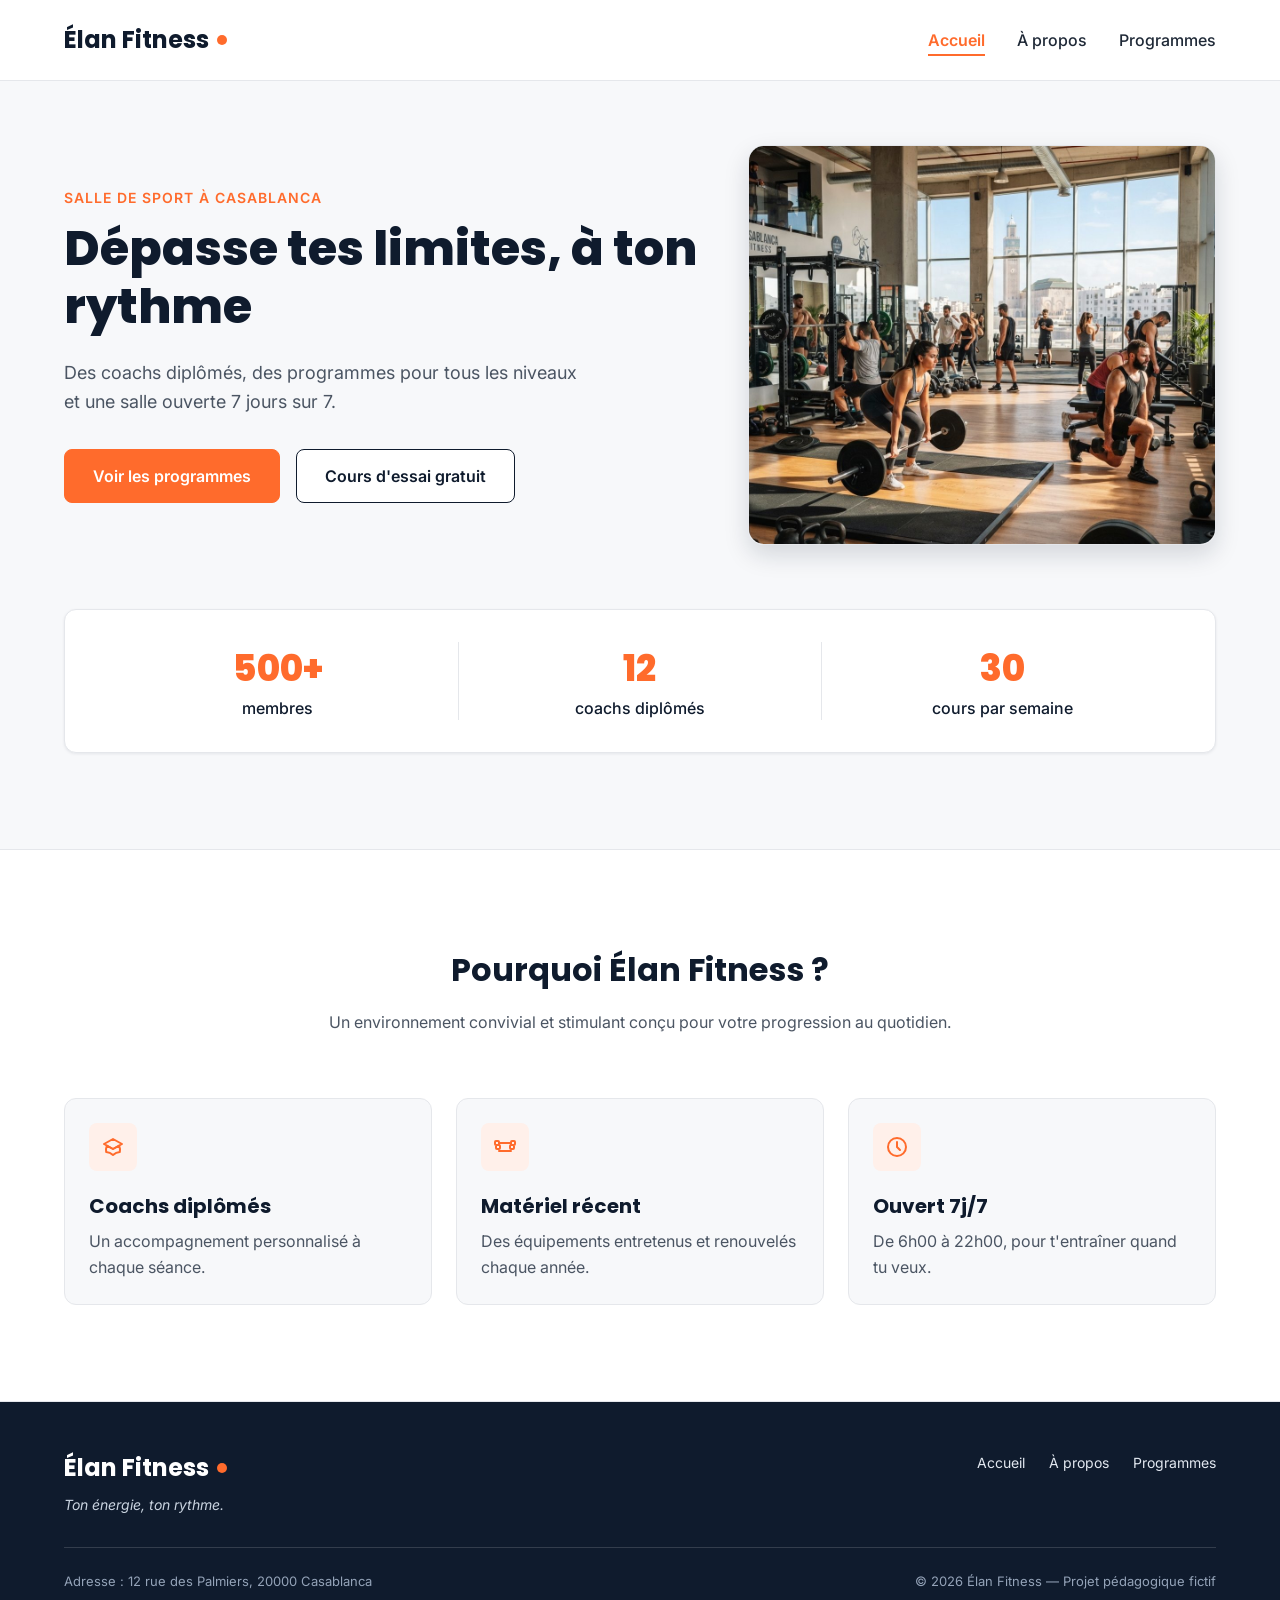
==== commit 8cd0c6ef: "fix" ====
--- a/index.html
+++ b/index.html
@@ -16,6 +16,7 @@
 
   <link rel="stylesheet" href="style.css">
 </head>
+
 
 <body>
 
--- a/style.css
+++ b/style.css
@@ -0,0 +1,548 @@
+* {
+  box-sizing: border-box;
+  margin: 0;
+  padding: 0;
+}
+
+html {
+  scroll-behavior: smooth;
+}
+
+
+body {
+  font-family: 'Inter', Arial, sans-serif;
+  font-size: 16px;
+  line-height: 1.5;
+  color: #1F2937;
+  background-color: #F7F8FA;
+}
+
+h1, h2, h3, h4 {
+  font-family: 'Poppins', Arial, sans-serif;
+  color: #0F1B2D;
+}
+
+a {
+  color: inherit;
+  text-decoration: none;
+}
+
+ul {
+  list-style: none;
+}
+
+img {
+  display: block;
+  max-width: 100%;
+}
+
+a:focus-visible,
+button:focus-visible {
+  outline: 3px solid #FF6B2C;
+  outline-offset: 2px;
+}
+
+.conteneur {
+  width: 100%;
+  max-width: 1200px;
+  margin: 0 auto;
+  padding: 0 24px;
+}
+
+.section {
+  padding: 96px 0;
+}
+
+.section-blanche {
+  background-color: #FFFFFF;
+  border-top: 1px solid #E5E7EB;
+  border-bottom: 1px solid #E5E7EB;
+}
+
+.section-titre {
+  max-width: 640px;
+  margin: 0 auto 64px;
+  text-align: center;
+}
+
+.section-titre h2 {
+  font-size: 32px;
+  margin-bottom: 16px;
+}
+
+.section-titre h3 {
+  font-size: 26px;
+  margin-bottom: 12px;
+}
+
+.section-titre p {
+  color: #4B5563;
+}
+
+.sur-titre {
+  font-size: 14px;
+  font-weight: 600;
+  color: #FF6B2C;
+  text-transform: uppercase;
+  letter-spacing: 1px;
+  margin-bottom: 12px;
+}
+
+.bouton {
+  display: inline-block;
+  padding: 14px 28px;
+  border-radius: 8px;
+  font-size: 16px;
+  font-weight: 600;
+  text-align: center;
+  cursor: pointer;
+}
+
+.bouton-principal {
+  background-color: #FF6B2C;
+  border: 1px solid #FF6B2C;
+  color: #FFFFFF;
+}
+
+.bouton-principal:hover {
+  background-color: #F05817;
+}
+
+.bouton-secondaire {
+  background-color: #FFFFFF;
+  border: 1px solid #0F1B2D;
+  color: #0F1B2D;
+}
+
+.bouton-secondaire:hover {
+  background-color: #F3F4F6;
+}
+
+.cartes {
+  display: flex;
+  gap: 24px;
+}
+
+.carte {
+  flex: 1;
+  background-color: #FFFFFF;
+  border: 1px solid #E5E7EB;
+  border-radius: 12px;
+  box-shadow: 0 1px 3px rgba(15, 27, 45, 0.08);
+}
+
+.icone {
+  width: 48px;
+  height: 48px;
+  background-color: #FFF0EA;
+  border-radius: 8px;
+  display: flex;
+  align-items: center;
+  justify-content: center;
+}
+
+.icone img {
+  width: 24px;
+  height: 24px;
+}
+
+.icone-petite {
+  width: 32px;
+  height: 32px;
+  border-radius: 50%;
+}
+
+.icone-petite img {
+  width: 16px;
+  height: 16px;
+}
+
+.en-tete {
+  position: sticky;
+  top: 0;
+  z-index: 10;
+  background-color: #FFFFFF;
+  border-bottom: 1px solid #E5E7EB;
+}
+
+.en-tete-contenu {
+  height: 80px;
+  display: flex;
+  align-items: center;
+  justify-content: space-between;
+}
+
+.logo {
+  display: flex;
+  align-items: center;
+  font-family: 'Poppins', Arial, sans-serif;
+  font-size: 24px;
+  font-weight: 700;
+  color: #0F1B2D;
+}
+
+.logo::after {
+  content: "";
+  width: 10px;
+  height: 10px;
+  margin-left: 8px;
+  background-color: #FF6B2C;
+  border-radius: 50%;
+}
+
+.menu {
+  display: flex;
+  gap: 32px;
+}
+
+.menu a {
+  font-weight: 500;
+  padding-bottom: 4px;
+  border-bottom: 2px solid transparent;
+}
+
+.menu a:hover {
+  color: #FF6B2C;
+}
+
+.menu .lien-actif {
+  color: #FF6B2C;
+  font-weight: 600;
+  border-bottom-color: #FF6B2C;
+}
+
+.hero {
+  padding: 64px 0 96px;
+}
+
+.hero-contenu {
+  display: flex;
+  align-items: center;
+  gap: 32px;
+}
+
+.hero-texte {
+  flex: 7;
+}
+
+.hero-texte h1 {
+  font-size: 48px;
+  font-weight: 800;
+  line-height: 1.2;
+  margin-bottom: 24px;
+}
+
+.hero-description {
+  max-width: 520px;
+  font-size: 18px;
+  line-height: 1.6;
+  color: #4B5563;
+  margin-bottom: 32px;
+}
+
+.boutons {
+  display: flex;
+  flex-wrap: wrap;
+  gap: 16px;
+}
+
+.hero-image {
+  flex: 5;
+  min-width: 0;
+  height: 400px;
+  object-fit: cover;
+  border-radius: 16px;
+  border: 1px solid #E5E7EB;
+  box-shadow: 0 10px 25px rgba(15, 27, 45, 0.15);
+}
+
+.chiffres {
+  display: flex;
+  margin-top: 64px;
+  padding: 32px;
+  background-color: #FFFFFF;
+  border: 1px solid #E5E7EB;
+  border-radius: 12px;
+  box-shadow: 0 1px 3px rgba(15, 27, 45, 0.08);
+}
+
+.chiffre {
+  flex: 1;
+  text-align: center;
+  font-weight: 500;
+  color: #0F1B2D;
+}
+
+.chiffre + .chiffre {
+  border-left: 1px solid #E5E7EB;
+}
+
+.chiffre-nombre {
+  font-family: 'Poppins', Arial, sans-serif;
+  font-size: 36px;
+  font-weight: 800;
+  color: #FF6B2C;
+}
+
+.carte-avantage {
+  padding: 24px;
+  background-color: #F7F8FA;
+  box-shadow: none;
+}
+
+.carte-avantage .icone {
+  margin-bottom: 20px;
+}
+
+.carte-avantage h3 {
+  font-size: 20px;
+  margin-bottom: 8px;
+}
+
+.carte-avantage p {
+  color: #4B5563;
+  line-height: 1.6;
+}
+
+.apropos-contenu {
+  display: flex;
+  align-items: center;
+  gap: 64px;
+}
+
+.apropos-texte {
+  flex: 7;
+}
+
+.apropos-texte h2 {
+  font-size: 36px;
+  line-height: 1.2;
+  margin-bottom: 20px;
+}
+
+.apropos-texte p {
+  color: #4B5563;
+  line-height: 1.7;
+  margin-bottom: 16px;
+}
+
+.valeurs {
+  display: flex;
+  gap: 16px;
+  margin-top: 32px;
+}
+
+.valeur {
+  flex: 1;
+  display: flex;
+  align-items: center;
+  gap: 12px;
+  padding: 12px 16px;
+  background-color: #FFFFFF;
+  border: 1px solid #E5E7EB;
+  border-radius: 12px;
+  font-family: 'Poppins', Arial, sans-serif;
+  font-size: 14px;
+  font-weight: 600;
+  color: #0F1B2D;
+}
+
+.apropos-image {
+  flex: 5;
+  min-width: 0;
+  height: 360px;
+  object-fit: cover;
+  border-radius: 16px;
+  box-shadow: 0 10px 25px rgba(15, 27, 45, 0.15);
+}
+
+.carte-programme {
+  display: flex;
+  flex-direction: column;
+  overflow: hidden;
+}
+
+.carte-programme > img {
+  width: 100%;
+  height: 200px;
+  object-fit: cover;
+}
+
+.programme-corps {
+  flex: 1;
+  display: flex;
+  flex-direction: column;
+  padding: 20px;
+}
+
+.programme-corps h3 {
+  font-size: 20px;
+  margin-bottom: 8px;
+}
+
+.programme-corps p {
+  font-size: 15px;
+  color: #4B5563;
+}
+
+.etiquette {
+  align-self: flex-start;
+  padding: 4px 10px;
+  margin-bottom: 12px;
+  border-radius: 6px;
+  font-size: 12px;
+  font-weight: 600;
+}
+
+.etiquette-orange {
+  background-color: #FFEDE5;
+  color: #C2410C;
+}
+
+.etiquette-bleue {
+  background-color: #DBEAFE;
+  color: #1D4ED8;
+}
+
+.etiquette-verte {
+  background-color: #D1FAE5;
+  color: #047857;
+}
+
+.programme-corps .duree {
+  display: flex;
+  align-items: center;
+  gap: 8px;
+  margin-top: auto;
+  padding-top: 16px;
+  border-top: 1px solid #E5E7EB;
+  font-size: 13px;
+  font-weight: 600;
+  color: #0F1B2D;
+}
+
+.programme-corps h3 + p {
+  margin-bottom: 16px;
+}
+
+.duree img {
+  width: 16px;
+  height: 16px;
+}
+
+.formules {
+  margin-top: 96px;
+}
+
+.formule {
+  position: relative;
+  display: flex;
+  flex-direction: column;
+  padding: 28px;
+}
+
+.formule h4 {
+  font-size: 20px;
+}
+
+.prix {
+  margin: 8px 0 16px;
+  font-family: 'Poppins', Arial, sans-serif;
+  font-size: 30px;
+  font-weight: 800;
+  color: #FF6B2C;
+}
+
+.prix span {
+  font-family: 'Inter', Arial, sans-serif;
+  font-size: 16px;
+  font-weight: 500;
+  color: #4B5563;
+}
+
+.prix-note {
+  margin: -8px 0 16px;
+  font-size: 13px;
+  color: #4B5563;
+}
+
+.formule-liste {
+  flex: 1;
+  margin-bottom: 24px;
+}
+
+.formule-liste li {
+  padding-left: 28px;
+  margin-bottom: 12px;
+  font-size: 15px;
+  background-image: url('img/icone-check.svg');
+  background-repeat: no-repeat;
+  background-position: left center;
+  background-size: 16px;
+}
+
+.formule .bouton {
+  display: block;
+}
+
+.formule-populaire {
+  border: 2px solid #FF6B2C;
+  box-shadow: 0 10px 25px rgba(255, 107, 44, 0.2);
+}
+
+.badge-populaire {
+  position: absolute;
+  top: -14px;
+  left: 50%;
+  transform: translateX(-50%);
+  padding: 4px 14px;
+  background-color: #FF6B2C;
+  border-radius: 999px;
+  font-size: 12px;
+  font-weight: 700;
+  text-transform: uppercase;
+  color: #FFFFFF;
+}
+
+.pied-de-page {
+  padding: 48px 0 32px;
+  background-color: #0F1B2D;
+  color: #FFFFFF;
+}
+
+.pied-haut {
+  display: flex;
+  justify-content: space-between;
+  align-items: flex-start;
+  padding-bottom: 32px;
+  border-bottom: 1px solid rgba(255, 255, 255, 0.15);
+}
+
+.logo-clair {
+  color: #FFFFFF;
+}
+
+.slogan {
+  margin-top: 8px;
+  font-size: 14px;
+  font-style: italic;
+  color: #CBD5E1;
+}
+
+.menu-pied {
+  gap: 24px;
+}
+
+.menu-pied a {
+  font-size: 14px;
+  font-weight: 400;
+  color: #E2E8F0;
+}
+
+.pied-bas {
+  display: flex;
+  justify-content: space-between;
+  margin-top: 24px;
+  font-size: 13px;
+  color: #94A3B8;
+}
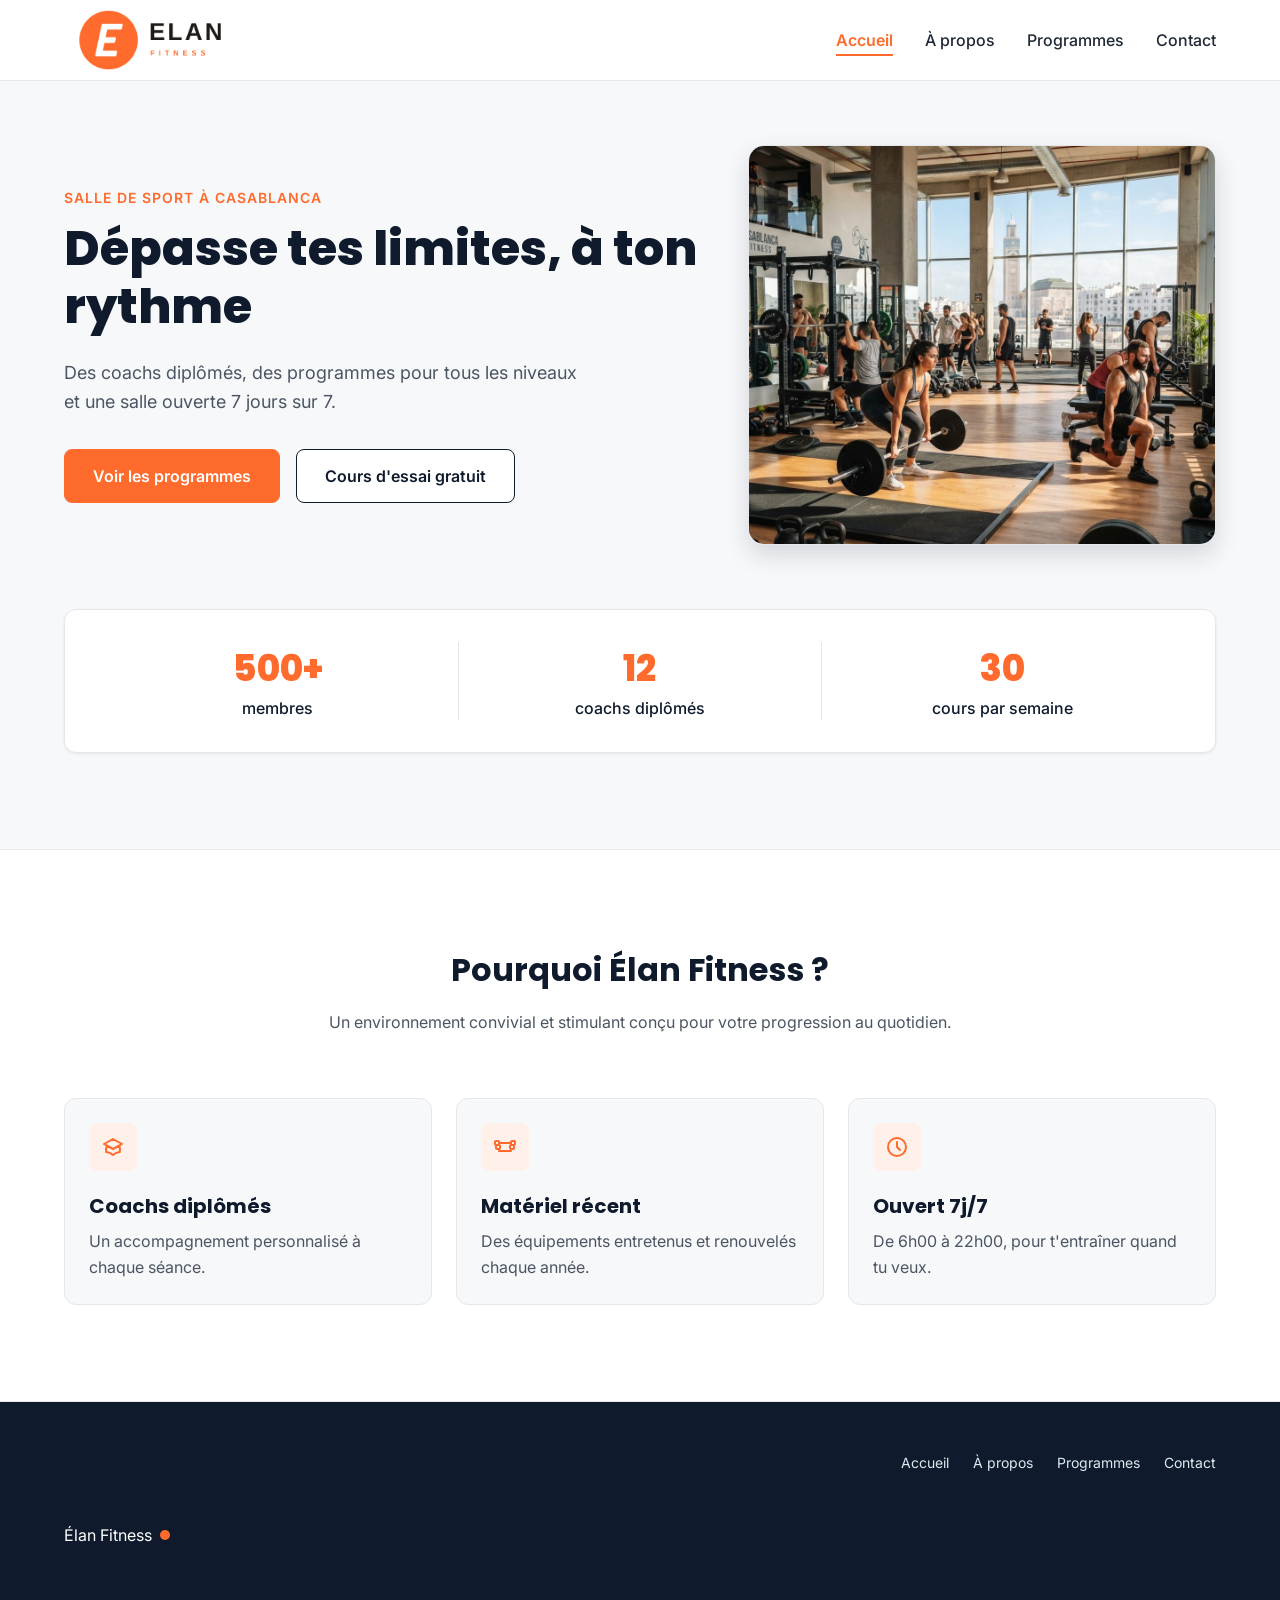
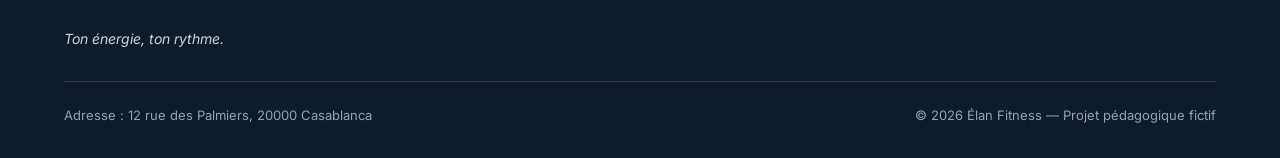
==== commit 26180060: "organising" ====
--- a/index.html
+++ b/index.html
@@ -22,13 +22,14 @@
 
   <header class="en-tete">
     <div class="conteneur en-tete-contenu">
-      <a href="#accueil" class="logo">Élan Fitness</a>
+      <a href="#accueil" class="logo"><img src="img/elan-fitness-logo-transparent.png" alt="logo"></a>
 
       <nav aria-label="Navigation principale">
         <ul class="menu">
-          <li><a href= "index.html"  class="lien-actif">Accueil</a></li>
+          <li><a href="index.html" class="lien-actif">Accueil</a></li>
           <li><a href="a-propos.html">À propos</a></li>
           <li><a href="programmes.html">Programmes</a></li>
+          <li><a href="contacter-nous.html">Contact</a></li>
         </ul>
       </nav>
     </div>
@@ -122,6 +123,7 @@
             <li><a href="index.html">Accueil</a></li>
             <li><a href="a-propos.html">À propos</a></li>
             <li><a href="programmes.html">Programmes</a></li>
+            <li><a href="contacter-nous.html">Contact</a></li>
           </ul>
         </nav>
       </div>
@@ -136,4 +138,4 @@
 
 </body>
 
-</html>
+</html>
--- a/style.css
+++ b/style.css
@@ -175,9 +175,8 @@
 .logo {
   display: flex;
   align-items: center;
-  font-family: 'Poppins', Arial, sans-serif;
-  font-size: 24px;
-  font-weight: 700;
+  width: 170px;
+  height: 170px;
   color: #0F1B2D;
 }
 
@@ -546,3 +545,76 @@
   font-size: 13px;
   color: #94A3B8;
 }
+
+
+
+
+
+
+
+.contact-infos {
+ 
+  gap: 24px;
+  max-width: 600px;
+  padding: 24px;
+  background: #ffffff;
+  border: 1px solid #e5e5e5;
+  border-radius: 12px;
+  text-align: center;
+  
+}
+
+.contact-FORM{
+
+  flex-direction: column;
+  display: flex;
+  
+  padding: 24px;
+  background: #ffffff;
+  border: 1px solid #e5e5e5;
+  border-radius: 12px;
+  height: 570px;
+  justify-content: space-between;
+
+}
+
+.conteneur-contactus{
+
+
+  display: flex;
+  PADDING: 100PX ;
+
+}
+
+.contacter-nous {
+
+text-align: center;
+
+
+}
+
+
+.contact-FORM input { 
+
+font-size: 40PX;
+
+
+}
+
+
+#bottoncontact{
+
+  background-color:  #FF6B2c; 
+    border: 1px solid #FF6B2C;
+    padding: 10px; 
+    border-radius: 12px;
+    padding: 8px;
+     
+   align-items: center;
+}
+
+#message {
+
+width: 100%;
+
+}
